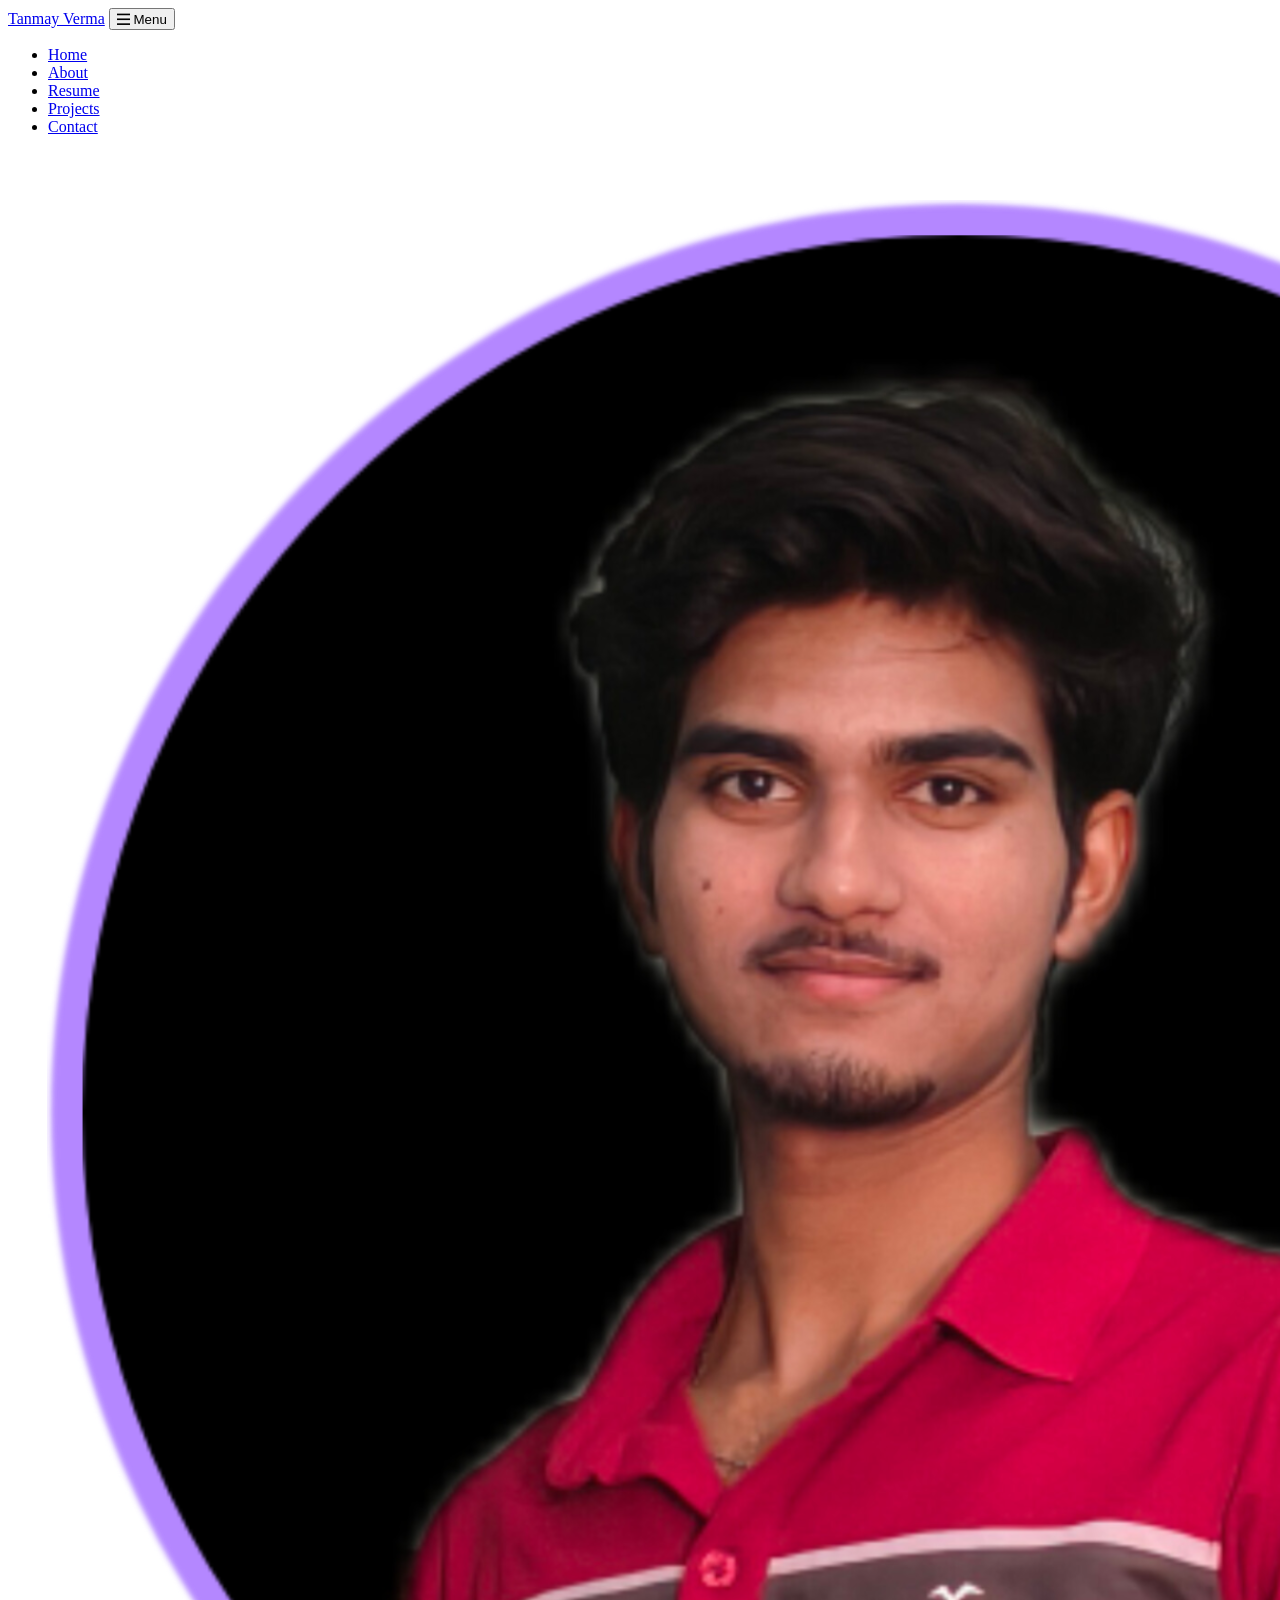
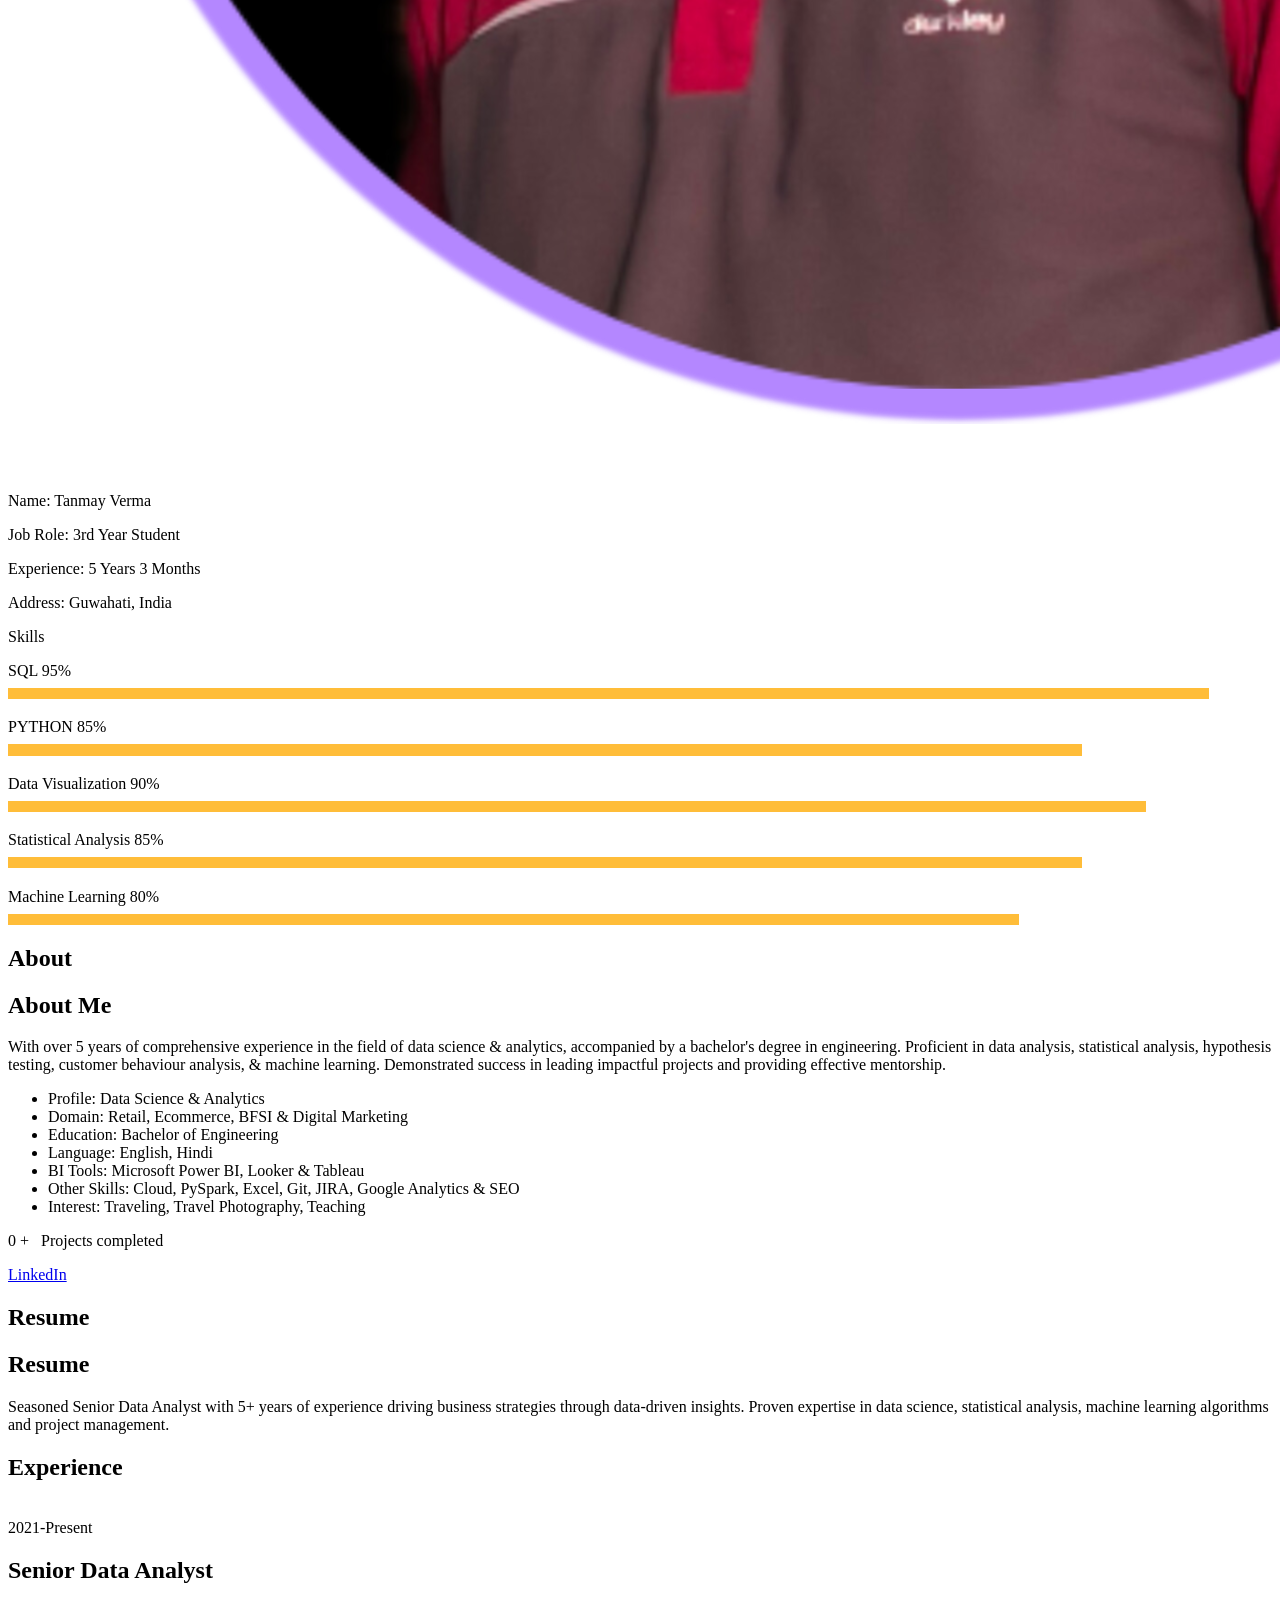
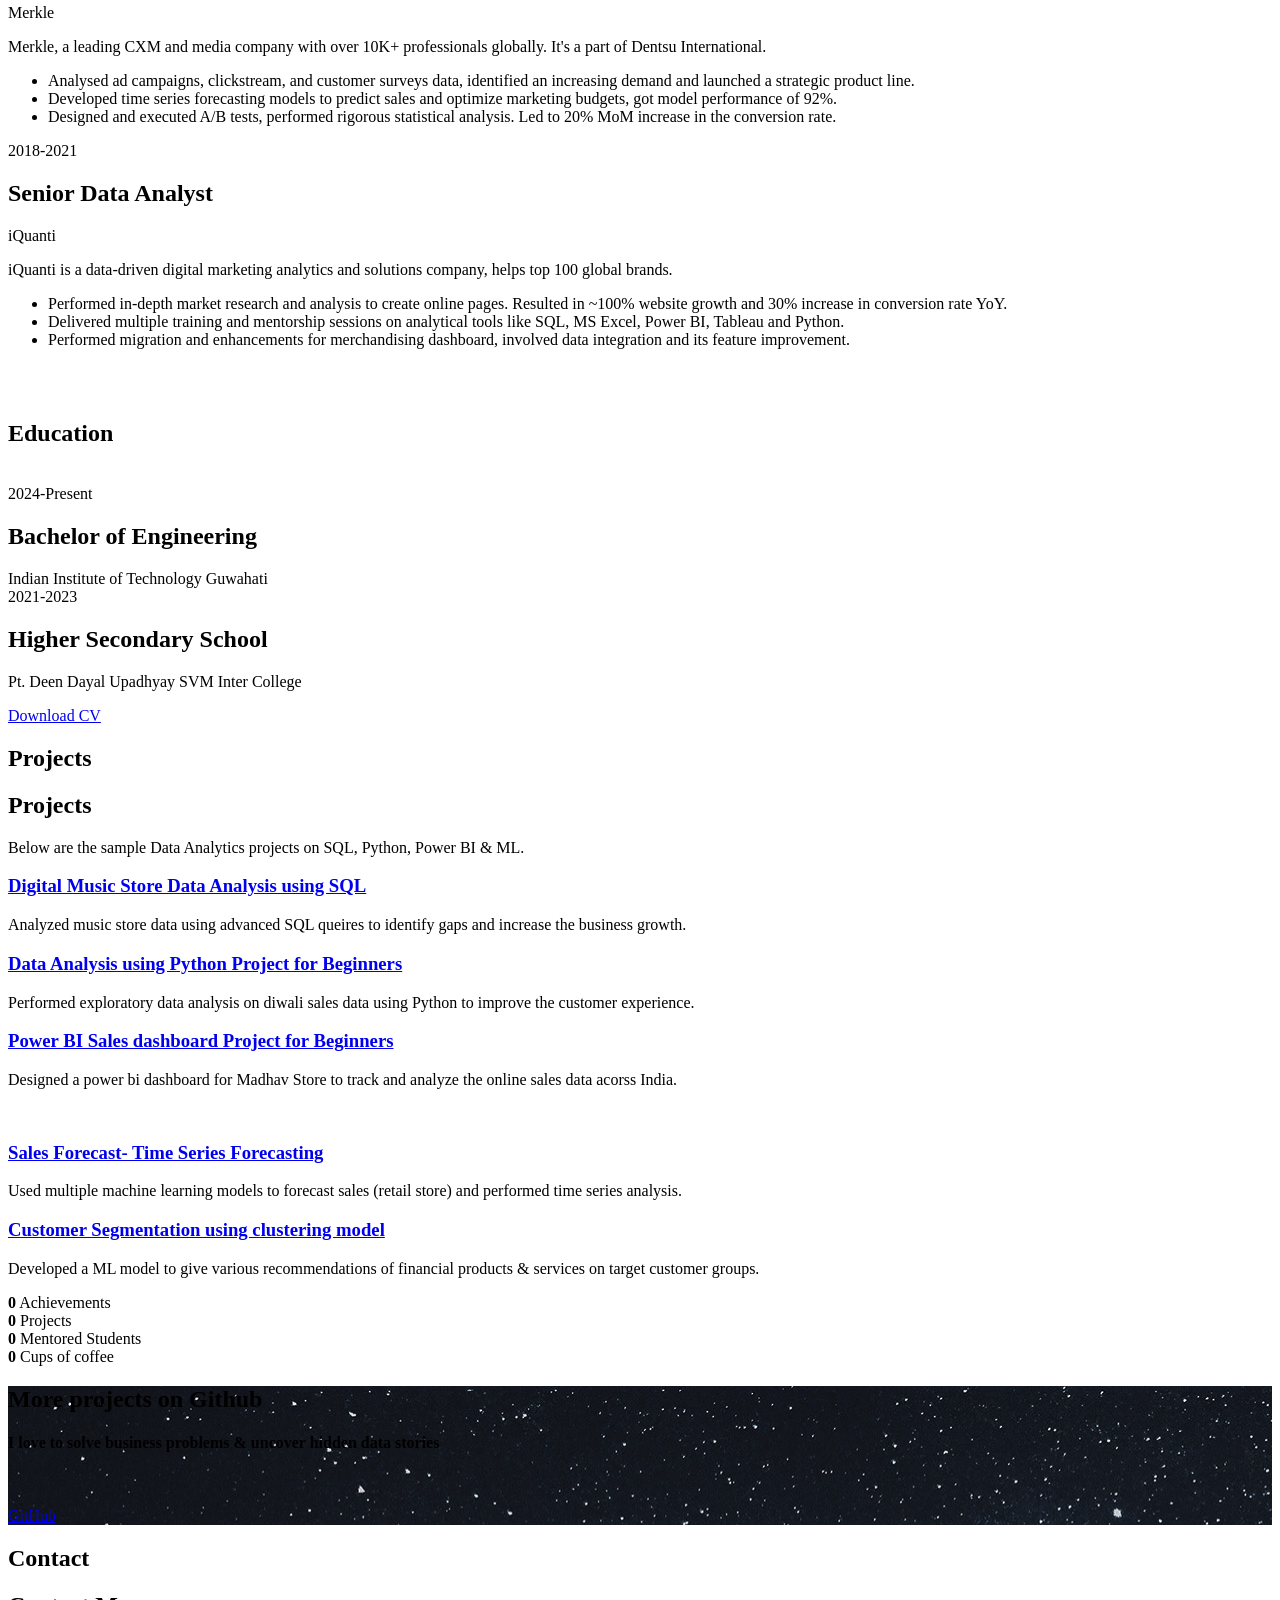
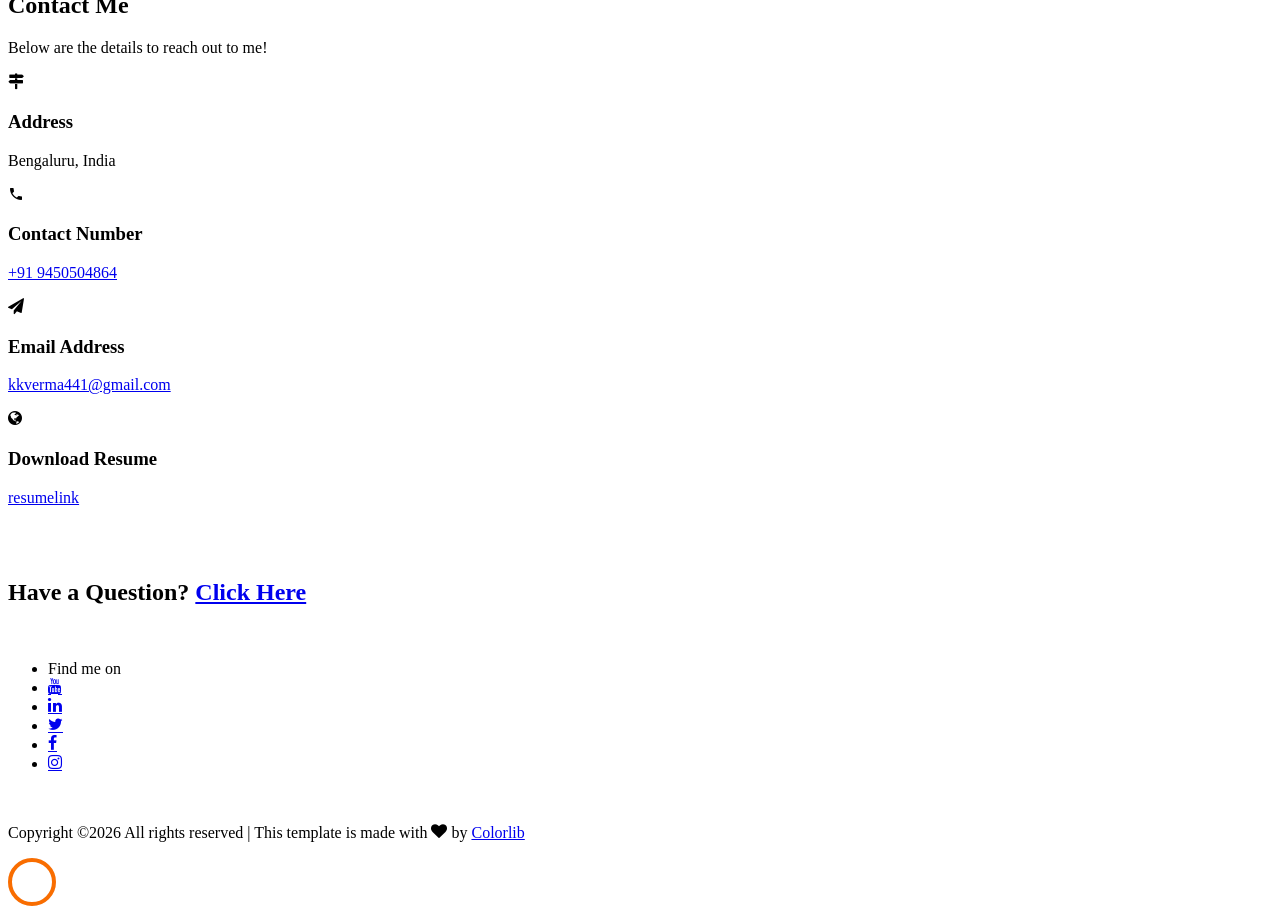
==== index.html @ db262177 "Your commit message" ====
<!DOCTYPE html>
<html lang="en">
  <head>
    <title>Tanmay Verma Portfolio</title>
    <meta charset="utf-8">
    <meta name="viewport" content="width=device-width, initial-scale=1, shrink-to-fit=no">
    
    <link href="https://fonts.googleapis.com/css?family=Poppins:100,200,300,400,500,600,700,800,900" rel="stylesheet">

    <link rel="stylesheet" href="css/open-iconic-bootstrap.min.css">
    <link rel="stylesheet" href="css/animate.css">
    
    <link rel="stylesheet" href="css/owl.carousel.min.css">
    <link rel="stylesheet" href="css/owl.theme.default.min.css">
    <link rel="stylesheet" href="css/magnific-popup.css">

    <link rel="stylesheet" href="css/aos.css">

    <link rel="stylesheet" href="css/ionicons.min.css">
    
    <link rel="stylesheet" href="css/flaticon.css">
    <link rel="stylesheet" href="css/icomoon.css">
    <link rel="stylesheet" href="css/style.css">



<style>

/*======================================
//--//-->   ABOUT
======================================*/

.about-mf .box-shadow-full {
  padding-top: 4rem;
  padding-bottom: 4rem;
}

.about-mf .about-img {
  margin-bottom: 2rem;
}

.about-mf .about-img img {
  margin-left: 10px;
}


.skill-mf .progress {
  /* background-color: #cde1f8; */
  margin: .5rem 0 1.2rem 0;
  border-radius: 0;
  height: .7rem;
}

.skill-mf .progress .progress-bar {
  height: .7rem;
  background-color: #ffbd39;
}


/* Animation styles */
#typing-animation {
  position: relative;
  font-size: 30px;
  font-weight: bold;
  color: rgb(255, 255, 255);
  overflow: hidden;
  white-space: nowrap;
  animation: typing 3s steps(20, end) infinite;
}

#typing-animation:before {
  content: "";
  /* position: absolute; */
  top: 0;
  left: 0;
  width: 0;
  height: 100%;
  background-color: #ccc;
  animation: typing-cursor 0.5s ease-in-out infinite;
}

@keyframes typing {
  from {
    width: 0;
  }
  to {
    width: 100%;
  }
}

@keyframes typing-cursor {
  from {
    width: 5px;
  }
  to {
    width: 0;
  }
}


/* project image zoom effect */

.zoom-effect {
  overflow: hidden;
  transition: transform 0.3s ease-out;
}

.zoom-effect:hover {
  transform: scale(1.1);
}


</style>


  </head>
  <body data-spy="scroll" data-target=".site-navbar-target" data-offset="300">
	  
	  
    <nav class="navbar navbar-expand-lg navbar-dark ftco_navbar ftco-navbar-light site-navbar-target" id="ftco-navbar">
	    <div class="container">
	      <a class="navbar-brand" href="index.html">Tanmay Verma</a>
	      <button class="navbar-toggler js-fh5co-nav-toggle fh5co-nav-toggle" type="button" data-toggle="collapse" data-target="#ftco-nav" aria-controls="ftco-nav" aria-expanded="false" aria-label="Toggle navigation">
	        <span class="oi oi-menu"></span> Menu
	      </button>

	      <div class="collapse navbar-collapse" id="ftco-nav">
	        <ul class="navbar-nav nav ml-auto">
	          <li class="nav-item"><a href="#home-section" class="nav-link"><span>Home</span></a></li>
	          <li class="nav-item"><a href="#about-section" class="nav-link"><span>About</span></a></li>
	          <li class="nav-item"><a href="#resume-section" class="nav-link"><span>Resume</span></a></li>
	          <li class="nav-item"><a href="#project-section" class="nav-link"><span>Projects</span></a></li>
	          <li class="nav-item"><a href="#contact-section" class="nav-link"><span>Contact</span></a></li>
	        </ul>
	      </div>
	    </div>
	  </nav>
	  <section id="home-section" class="hero">
		  <div class="home-slider  owl-carousel">
	       <div class="slider-item ">
	      	<div class="overlay"></div>
	         <div class="container">
	          <div class="row d-md-flex no-gutters slider-text align-items-end justify-content-end" data-scrollax-parent="true">
	          	<div class="one-third js-fullheight order-md-last img" style="background-image:url(images/bg_1.png);">
	          	 <div class="overlay"></div>
	          	</div>
		          <div class="one-forth d-flex  align-items-center ftco-animate" data-scrollax=" properties: { translateY: '70%' }">
		          	<div class="text">
		          		<span class="subheading">Hello!</span>
			            <h1 class="mb-4 mt-3">I'm <span>Tanmay</span></h1>

						<!-- Element to contain animated typing -->
						<span id="typing-animation"></span>

						<script>

						// Initialize the typing animation
						const typingAnimationElement = document.getElementById('typing-animation');

						// Create an array of typing text
						const typingTexts = [
						'Chemist  ',
						'Product  ',
						'Teacher   ',
						];

						// Create a function to display the typing animation for a given text
						function playTypingAnimation(text) {
						// Loop through each character and add it to the element
						for (let i = 0; i < text.length; i++) {
							setTimeout(() => {
							typingAnimationElement.textContent += text[i];
							}, i * 200); // Increase the delay to slow down the typing animation
						}

						// Once the animation is complete, reset the text and start over
						setTimeout(() => {
							typingAnimationElement.textContent = '';
							playTypingAnimation(typingTexts[(typingTexts.indexOf(text) + 1) % typingTexts.length]);
						}, text.length * 200);
						}

						// Start the typing animation loop
						playTypingAnimation(typingTexts[0]);

						</script>

						<br>
						<br>
			            <h2>A Senior Data Analyst</h2>
						<!-- <h2 class="d-flex" style="margin-bottom: 0">With over 5 years of experience</h2> -->
						<!-- <br> -->
			            <p><a href="https://www.youtube.com/@RishabhMishraOfficial" class="btn btn-primary py-3 px-4">YouTube</a> 
							<a href="https://github.com/rishabhnmishra" class="btn btn-white btn-outline-white py-3 px-4">My works</a></p>
		            </div>
		          </div>
	        	</div>
	        </div>
	      </div>
		</div>
    </section>



    <section class="ftco-about img ftco-section ftco-no-pb" id="about-section">
    	<div class="container">
			<div class="row">
				<div class="row d-flex align-items-stretch">
				<!-- <div class="row d-flex"> -->
					<div class="col-md-6 col-lg-5 d-flex">
						<div class="img-about img d-flex align-items-stretch">
							<div class="overlay">
								<div class="row">
									<div class="col-sm-6 col-md-5">
									  <div class="about-img">
										<img src="images/about-me.png" class="img-fluid rounded b-shadow-a" alt="">
									  </div>
									</div>
									<!-- Details next to profile image -->
									<div class="col-sm-6 col-md-7">
									  <div class="about-info">
										<p><span class="title-s">Name: </span> <span>Tanmay Verma</span></p>
										<p><span class="title-s">Job Role: </span> <span>3rd Year Student

										</span></p>
										<p><span class="title-s">Experience: </span> <span>5 Years 3 Months</span></p>
										<p><span class="title-s">Address: </span> <span>Guwahati, India</span></p>
									  </div>
									</div>
								  </div>

								<div class="skill-mf">
									<p class="title-s">Skills</p>
									<span>SQL</span> <span class="pull-right">95%</span>
									<div class="progress">
										<div class="progress-bar" role="progressbar" style="width: 95%;" aria-valuenow="95" aria-valuemin="0"
											aria-valuemax="100"></div>
									</div>
									
									<span>PYTHON</span> <span class="pull-right">85%</span>
									<div class="progress">
										<div class="progress-bar" role="progressbar" style="width: 85%" aria-valuenow="85" aria-valuemin="0"
											aria-valuemax="100"></div>
									</div>
									
									<span>Data Visualization</span> <span class="pull-right">90%</span>
									<div class="progress">
										<div class="progress-bar" role="progressbar" style="width: 90%" aria-valuenow="90" aria-valuemin="0"
											aria-valuemax="100"></div>
									</div>
									
									<span>Statistical Analysis</span> <span class="pull-right">85%</span>
									<div class="progress">
										<div class="progress-bar" role="progressbar" style="width: 85%" aria-valuenow="85" aria-valuemin="0"
											aria-valuemax="100"></div>
									</div>
									
									<span>Machine Learning</span> <span class="pull-right">80%</span>
									<div class="progress">
										<div class="progress-bar" role="progressbar" style="width: 80%" aria-valuenow="80" aria-valuemin="0"
											aria-valuemax="100"></div>
									</div>
								</div>
							</div>
						</div>
					</div>
					
					<div class="col-md-6 col-lg-7 pl-lg-5 pb-5">
						<div class="row justify-content-start pb-3">
							<div class="col-md-12 heading-section ftco-animate">
								
								<h1 class="big">About</h1>
								<h2 class="mb-4">About Me</h2>
								
								<p>With over 5 years of comprehensive experience in the field of data science & analytics, accompanied by a bachelor's degree in engineering. 
									Proficient in data analysis, statistical analysis, hypothesis testing, customer behaviour analysis, &amp; machine learning. 
									Demonstrated success in leading impactful projects and providing effective mentorship.</p>
								<ul class="about-info mt-4 px-md-0 px-2">
									<li class="d-flex"><span>Profile:</span> <span>Data Science &amp; Analytics</span></li>
									<li class="d-flex"><span>Domain:</span> <span>Retail, Ecommerce, BFSI &amp; Digital Marketing</span></li>
									<li class="d-flex"><span>Education:</span> <span>Bachelor of Engineering</span></li>
									<li class="d-flex"><span>Language:</span> <span>English, Hindi</span></li>
									<li class="d-flex"><span>BI Tools:</span> <span>Microsoft Power BI, Looker &amp; Tableau</span></li>
									<li class="d-flex"><span>Other Skills:</span> <span>Cloud, PySpark, Excel, Git, JIRA, Google Analytics &amp; SEO</span></li>
									<li class="d-flex"><span>Interest:</span> <span>Traveling, Travel Photography, Teaching</span></li>
									
								</ul>
							</div>
						</div>


						<div class="counter-wrap ftco-animate d-flex mt-md-3">
							<div class="text">
								<p class="mb-4">
									<span class="number" data-number="30">0</span> <span>+</span>
									<span>&nbsp; Projects completed</span>
								</p>
								<p><a href="https://www.linkedin.com/in/rishabhnmishra/" class="btn btn-primary py-3 px-3">LinkedIn</a></p>
							</div>
						</div>
					</div>
				</div>
			</div>
		</div>
    </section>



	
    <section class="ftco-section ftco-no-pb" id="resume-section">
    	<div class="container">
    		<div class="row justify-content-center pb-5">
          <div class="col-md-10 heading-section text-center ftco-animate">
          	<h1 class="big big-2">Resume</h1>
            <h2 class="mb-4">Resume</h2>
            <p>Seasoned Senior Data Analyst with 5+ years of experience driving business strategies through data-driven insights. Proven expertise in data science, statistical analysis, machine learning algorithms and project management.</p>
          </div>
        </div>

		<div class="row">
			<h1 class="big-4">Experience</h1>
			<div class="underline"></div>
		</div>
		<br>
		
		<div class="row">
				<div class="col-md-6">
					<div class="resume-wrap ftco-animate">
						<span class="date">2021-Present</span>
						<h2>Senior Data Analyst</h2>
						<span class="position">Merkle</span>
						<p class="mt-4">Merkle, a leading CXM and media company with over 10K+ professionals globally. It's a part of Dentsu International. 
							<ul>
								<li>Analysed ad campaigns, clickstream, and customer surveys data, identified an increasing demand and launched a strategic product line.</li>
								<li>Developed time series forecasting models to predict sales and optimize marketing budgets, got model performance of 92%.</li>
								<li>Designed and executed A/B tests, performed rigorous statistical analysis. Led to 20% MoM increase in the conversion rate.</li>
							</ul>
						</p>
					</div>

				</div>

				<div class="col-md-6">
					<div class="resume-wrap ftco-animate">
						<span class="date">2018-2021</span>
						<h2>Senior Data Analyst</h2>
						<span class="position">iQuanti</span>
						<p class="mt-4">iQuanti is a data-driven digital marketing analytics and solutions company, helps top 100 global brands. 
							<ul>
								<li>Performed in-depth market research and analysis to create online pages. Resulted in ~100% website growth and 30% increase in conversion rate YoY.</li>
								<li>Delivered multiple training and mentorship sessions on analytical tools like SQL, MS Excel, Power BI, Tableau and Python.</li>
								<li>Performed migration and enhancements for merchandising dashboard, involved data integration and its feature improvement.</li>
							</ul>
						</p>
					</div>

				</div>
			</div>

		<br>
		<br>

		<div class="row">
			<h1 class="big-4">Education</h1>
			<div class="underline"></div>
		</div>
		<br>
		
			<div class="row">
    			<div class="col-md-6">
    				<div class="resume-wrap ftco-animate">
    					<span class="date">2024-Present</span>
    					<h2>Bachelor of Engineering</h2>
    					<span class="position">Indian Institute of Technology Guwahati</span>
    	
    				</div>
    			</div>

    			<div class="col-md-6">
    				<div class="resume-wrap ftco-animate">
    					<span class="date">2021-2023</span>
    					<h2>Higher Secondary School</h2>
    					<span class="position">Pt. Deen Dayal Upadhyay SVM Inter College</span>
    				</div>
				</div>
    		</div>

			

    		<div class="row justify-content-center mt-5">
    			<div class="col-md-6 text-center ftco-animate">
    				<p><a href="#" class="btn btn-primary py-4 px-5">Download CV</a></p>
    			</div>
    		</div>
    	</div>
    </section>

   

    <section class="ftco-section" id="project-section">
      <div class="container">
        <div class="row justify-content-center mb-5 pb-5">
          <div class="col-md-7 heading-section text-center ftco-animate">
            <h1 class="big big-2">Projects</h1>
            <h2 class="mb-4">Projects</h2>
            <p>Below are the sample Data Analytics projects on SQL, Python, Power BI & ML.</p>
          </div>
        </div>
        <div class="row d-flex">
          <div class="col-md-4 d-flex ftco-animate">
          	<div class="blog-entry justify-content-end">
              <a href="https://github.com/rishabhnmishra/SQL_Music_Store_Analysis/blob/main/Music_Store_Query.sql" class="block-20 zoom-effect" style="background-image: url('images/proj_1.jpg');">
              </a>
              <div class="text mt-3 float-right d-block">

                <h3 class="heading"><a href="https://github.com/rishabhnmishra/SQL_Music_Store_Analysis/blob/main/Music_Store_Query.sql">Digital Music Store Data Analysis using SQL</a></h3>
                <p>Analyzed music store data using advanced SQL queires to identify gaps and increase the business growth.</p>
              </div>
            </div>
          </div>
          <div class="col-md-4 d-flex ftco-animate">
          	<div class="blog-entry justify-content-end">
              <a href="https://github.com/rishabhnmishra/Python_Diwali_Sales_Analysis/blob/main/Diwali_Sales_Analysis.ipynb" class="block-20 zoom-effect" style="background-image: url('images/proj_2.jpg');">
              </a>
              <div class="text mt-3 float-right d-block">

                <h3 class="heading"><a href="https://github.com/rishabhnmishra/Python_Diwali_Sales_Analysis/blob/main/Diwali_Sales_Analysis.ipynb">Data Analysis using Python Project for Beginners</a></h3>
                <p>Performed exploratory data analysis on diwali sales data using Python to improve the customer experience.</p>
              </div>
            </div>
          </div>
          <div class="col-md-4 d-flex ftco-animate">
          	<div class="blog-entry">
              <a href="https://github.com/rishabhnmishra/Madhav_Store_Analysis_PowerBI/blob/main/Madhav%20Store%20dashboard.jpg" class="block-20 zoom-effect" style="background-image: url('images/proj_3.jpg');">
              </a>
              <div class="text mt-3 float-right d-block">

                <h3 class="heading"><a href="https://github.com/rishabhnmishra/Madhav_Store_Analysis_PowerBI/blob/main/Madhav%20Store%20dashboard.jpg">Power BI Sales dashboard Project for Beginners</a></h3>
                <p>Designed a power bi dashboard for Madhav Store to track and analyze the online sales data acorss India.</p>
              </div>
            </div>
          </div>
        </div>
	<br>
		<!-- added justify-content-center to center align the last two projects -->
		<div class="row d-flex justify-content-center">  
			<div class="col-md-4 d-flex ftco-animate">
				<div class="blog-entry justify-content-end">
				<a href="https://github.com/rishabhnmishra/sales_forecasting/tree/main" class="block-20 zoom-effect" style="background-image: url('images/proj_4.jpg');">
				</a>
				<div class="text mt-3 float-right d-block">
  
				  <h3 class="heading"><a href="https://github.com/rishabhnmishra/sales_forecasting/tree/main">Sales Forecast- Time Series Forecasting</a></h3>
				  <p>Used multiple machine learning models to forecast sales (retail store) and performed time series analysis.</p>
				</div>
			  </div>
			</div>
			<div class="col-md-4 d-flex ftco-animate">
				<div class="blog-entry justify-content-end">
				<a href="https://github.com/rishabhnmishra/customer_segmentation/blob/main/Customer_Segmentation-final.ipynb" class="block-20 zoom-effect" style="background-image: url('images/proj_5.jpg');">
				</a>
				<div class="text mt-3 float-right d-block">
  
				  <h3 class="heading"><a href="https://github.com/rishabhnmishra/customer_segmentation/blob/main/Customer_Segmentation-final.ipynb">Customer Segmentation using clustering model</a></h3>
				  <p>Developed a ML model to give various recommendations of financial products &amp; services on target customer groups.</p>
				</div>
			  </div>
			</div>
		 </div>
	  </div>
    </section>

	<section class="ftco-section ftco-no-pt ftco-no-pb ftco-counter img" id="section-counter">
      <div class="container">
		<div class="row d-md-flex align-items-center">
          <div class="col-md d-flex justify-content-center counter-wrap ftco-animate">
            <div class="block-18">
              <div class="text">
                <strong class="number" data-number="20">0</strong>
                <span>Achievements</span>
              </div>
            </div>
          </div>
          <div class="col-md d-flex justify-content-center counter-wrap ftco-animate">
            <div class="block-18">
              <div class="text">
                <strong class="number" data-number="30">0</strong>
                <span>Projects</span>
              </div>
            </div>
          </div>
          <div class="col-md d-flex justify-content-center counter-wrap ftco-animate">
            <div class="block-18">
              <div class="text">
                <strong class="number" data-number="1000">0</strong>
                <span>Mentored Students</span>
              </div>
            </div>
          </div>
          <div class="col-md d-flex justify-content-center counter-wrap ftco-animate">
            <div class="block-18">
              <div class="text">
                <strong class="number" data-number="500">0</strong>
                <span>Cups of coffee</span>
              </div>
            </div>
          </div>
        </div>
      </div>
	
	  <div class="ftco-section ftco-hireme img margin-top" style="background-image: url(images/bg_1.jpg)">
			<!-- <div class="container"> -->
				<div class="row justify-content-center">
					<div class="col-md-7 ftco-animate text-center">
						<h2>More projects on<span> Github  </span> </h2>
						<div class="heading"> <h4> I love to solve business problems &amp; uncover hidden data stories </h4>
						<br>
						<p><a href="https://github.com/rishabhnmishra" class="btn btn-primary py-3 px-5">GitHub</a></p>
						</div>
					</div>
				</div>
			<!-- </div> -->
		</div>
	</section>



    <section class="ftco-section contact-section ftco-no-pb" id="contact-section">
      <div class="container">
      	<div class="row justify-content-center mb-5 pb-3">
          <div class="col-md-7 heading-section text-center ftco-animate">
            <h1 class="big big-2">Contact</h1>
            <h2 class="mb-4">Contact Me</h2>
            <p>Below are the details to reach out to me!</p>
          </div>
        </div>

        <div class="row d-flex contact-info mb-5">
          <div class="col-md-6 col-lg-3 d-flex ftco-animate">
          	<div class="align-self-stretch box p-4 text-center">
          		<div class="icon d-flex align-items-center justify-content-center">
          			<span class="icon-map-signs"></span>
          		</div>
          		<h3 class="mb-4">Address</h3>
	            <p>Bengaluru, India</p>
	          </div>
          </div>
          <div class="col-md-6 col-lg-3 d-flex ftco-animate">
          	<div class="align-self-stretch box p-4 text-center">
          		<div class="icon d-flex align-items-center justify-content-center">
          			<span class="icon-phone2"></span>
          		</div>
          		<h3 class="mb-4">Contact Number</h3>
	            <p><a href="tel://0101010101">+91 9450504864</a></p>
	          </div>
          </div>
          <div class="col-md-6 col-lg-3 d-flex ftco-animate">
          	<div class="align-self-stretch box p-4 text-center">
          		<div class="icon d-flex align-items-center justify-content-center">
          			<span class="icon-paper-plane"></span>
          		</div>
          		<h3 class="mb-4">Email Address</h3>
	            <p><a href="mailto:info@yoursite.com">kkverma441@gmail.com</a></p>
	          </div>
          </div>
          <div class="col-md-6 col-lg-3 d-flex ftco-animate">
          	<div class="align-self-stretch box p-4 text-center">
          		<div class="icon d-flex align-items-center justify-content-center">
          			<span class="icon-globe"></span>
          		</div>
          		<h3 class="mb-4">Download Resume</h3>
	            <p><a href="#">resumelink</a></p>
	          </div>
          </div>

		  <div class="container">
			<br>
			<br>
			<div class="row justify-content-center">
				<div class="col-md-7 ftco-animate text-center">
					<h2>Have a<span> Question?  </span> <a href="https://forms.gle/uLaTShUKXraAvHJ77" class="btn btn-primary py-3 px-5">Click Here</a> </h2>
				</div>
			</div>
				<br>
					<ul class="ftco-footer-social list-unstyled d-flex justify-content-center align-items-center mb-0">
					  <li class="ftco-animate normal-txt">Find me on  </li>
					  <li class="ftco-animate"><a href="https://www.youtube.com/@RishabhMishraOfficial"><span class="icon-youtube"></span></a></li>
					  <li class="ftco-animate"><a href="https://www.linkedin.com/in/rishabhnmishra/"><span class="icon-linkedin"></span></a></li>  
					  <li class="ftco-animate"><a href="https://twitter.com/rishabhnmishra"><span class="icon-twitter"></span></a></li>
					  <li class="ftco-animate"><a href="https://twitter.com/rishabhnmishra"><span class="icon-facebook"></span></a></li>
				      <li class="ftco-animate"><a href="https://www.instagram.com/yamnatt/"><span class="icon-instagram"></span></a></li>
					</ul>
				<br>
		   </div>
   </div>
 </section>


 
	
    <footer class="ftco-footer ftco-section">
		<div class="container">
		  <div class="row">
			<div class="col-md-12 text-center">
  
			  <p><!-- Link back to Colorlib can't be removed. Template is licensed under CC BY 3.0. -->
	Copyright &copy;<script>document.write(new Date().getFullYear());</script> All rights reserved | This template is made with <i class="icon-heart color-danger" aria-hidden="true"></i> by <a href="https://colorlib.com" target="_blank">Colorlib</a>
	<!-- Link back to Colorlib can't be removed. Template is licensed under CC BY 3.0. --></p>
			</div>
		  </div>
		</div>
	  </footer>


  <!-- loader -->
  <div id="ftco-loader" class="show fullscreen"><svg class="circular" width="48px" height="48px"><circle class="path-bg" cx="24" cy="24" r="22" fill="none" stroke-width="4" stroke="#eeeeee"/><circle class="path" cx="24" cy="24" r="22" fill="none" stroke-width="4" stroke-miterlimit="10" stroke="#F96D00"/></svg></div>


  <script src="js/jquery.min.js"></script>
  <script src="js/jquery-migrate-3.0.1.min.js"></script>
  <script src="js/popper.min.js"></script>
  <script src="js/bootstrap.min.js"></script>
  <script src="js/jquery.easing.1.3.js"></script>
  <script src="js/jquery.waypoints.min.js"></script>
  <script src="js/jquery.stellar.min.js"></script>
  <script src="js/owl.carousel.min.js"></script>
  <script src="js/jquery.magnific-popup.min.js"></script>
  <script src="js/aos.js"></script>
  <script src="js/jquery.animateNumber.min.js"></script>
  <script src="js/scrollax.min.js"></script>
  
  <script src="js/main.js"></script>
    
  </body>
</html>
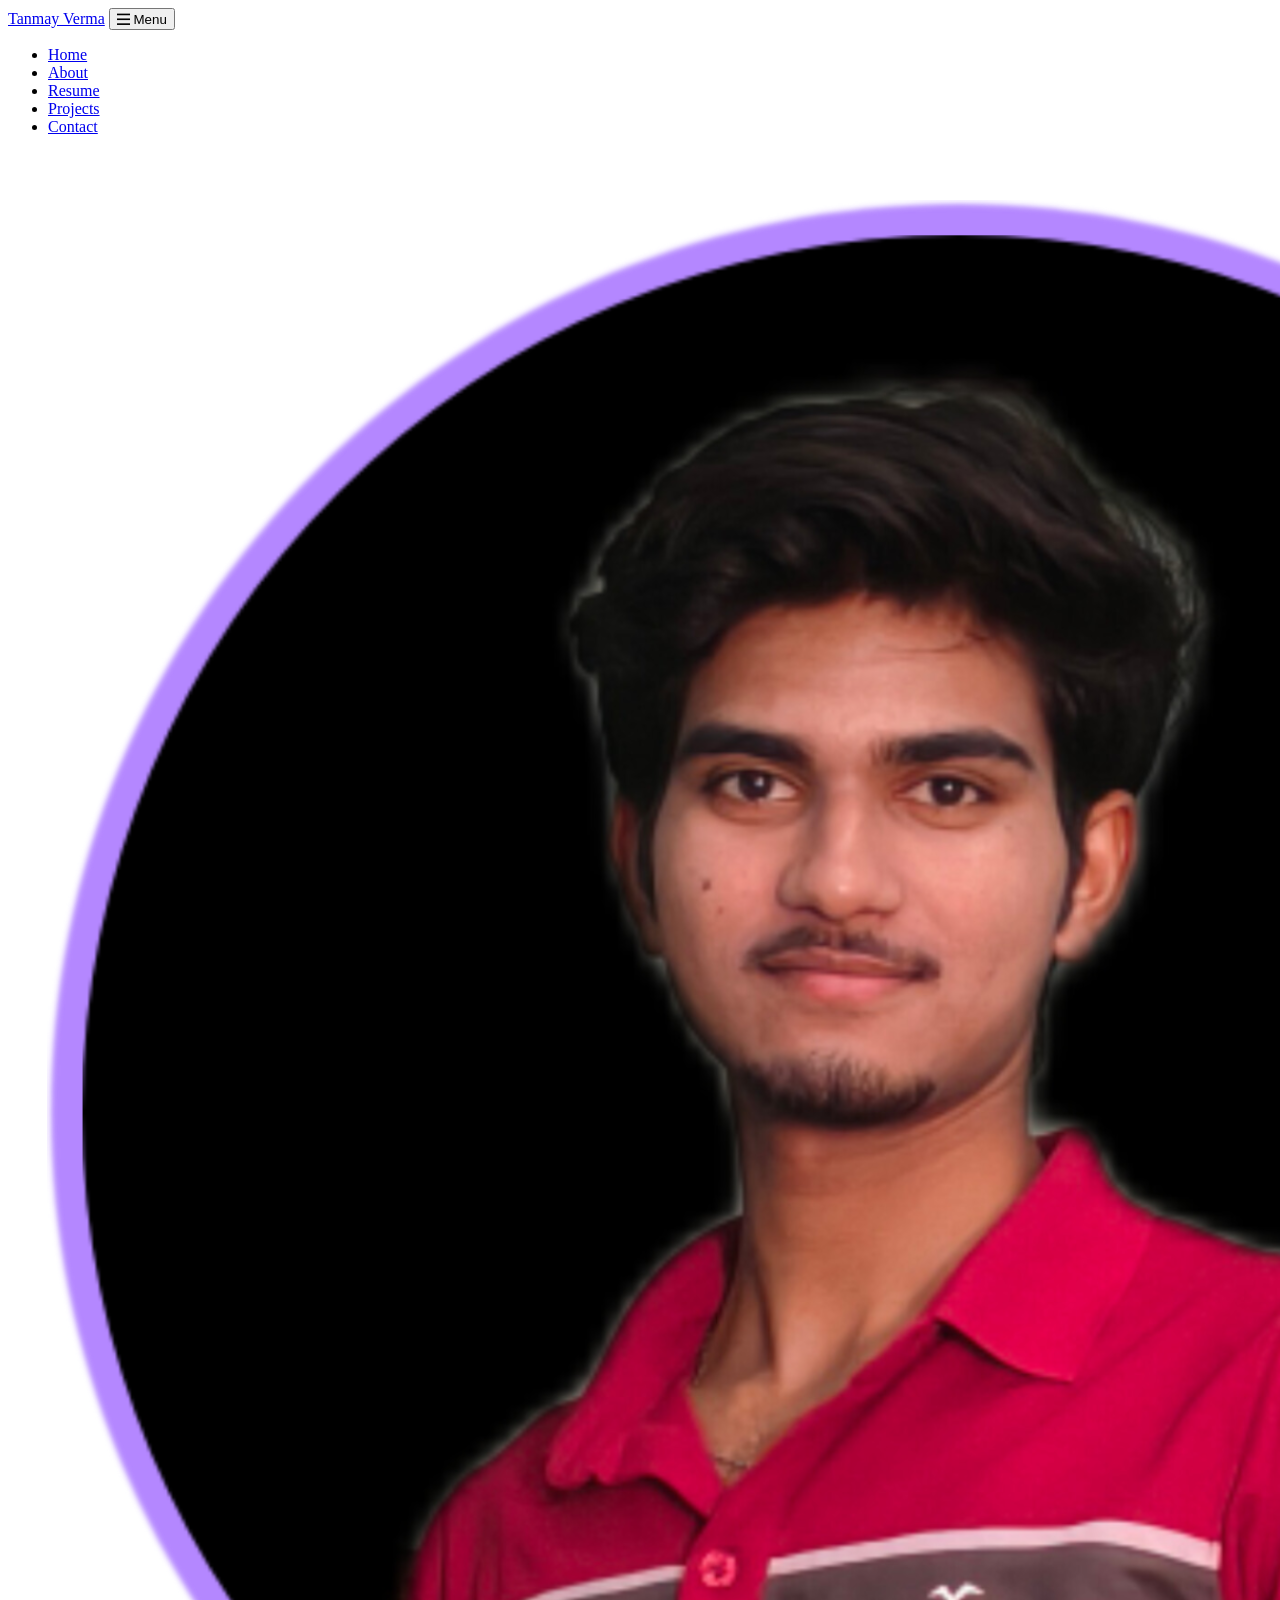
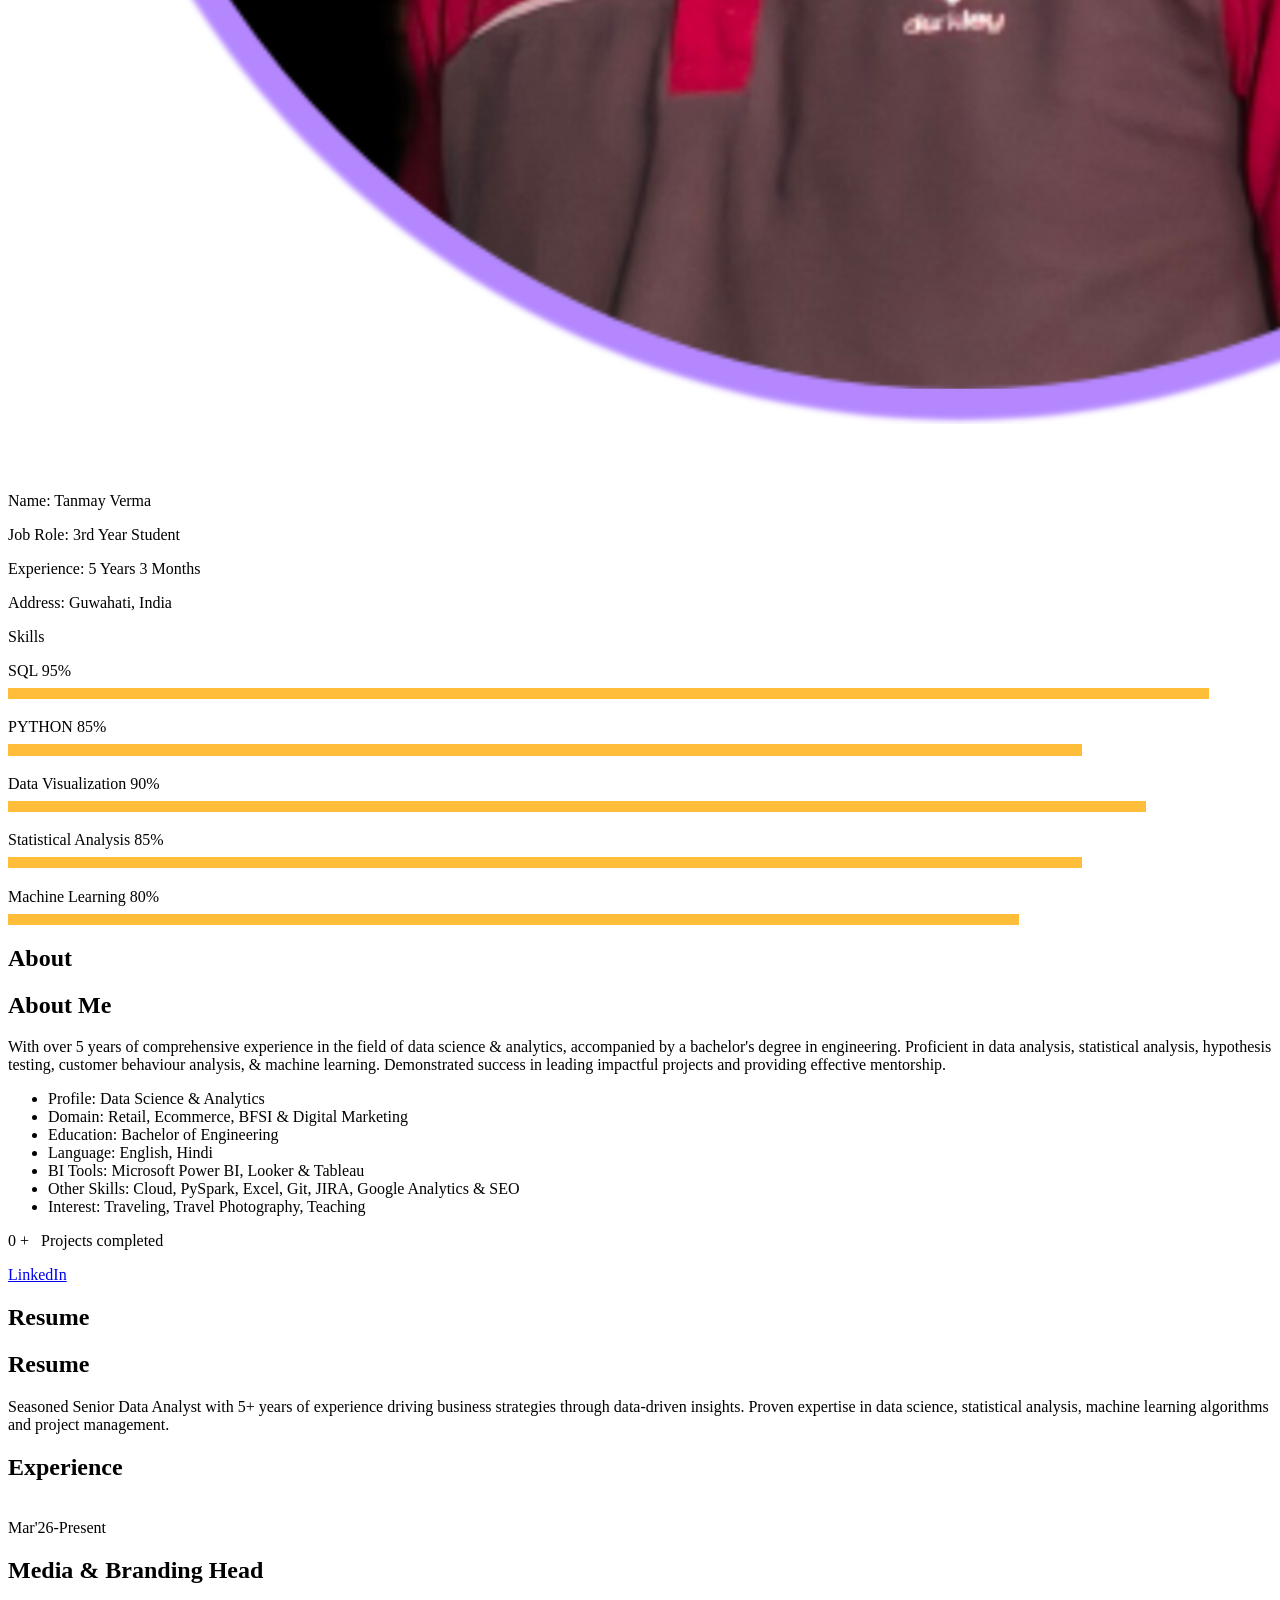
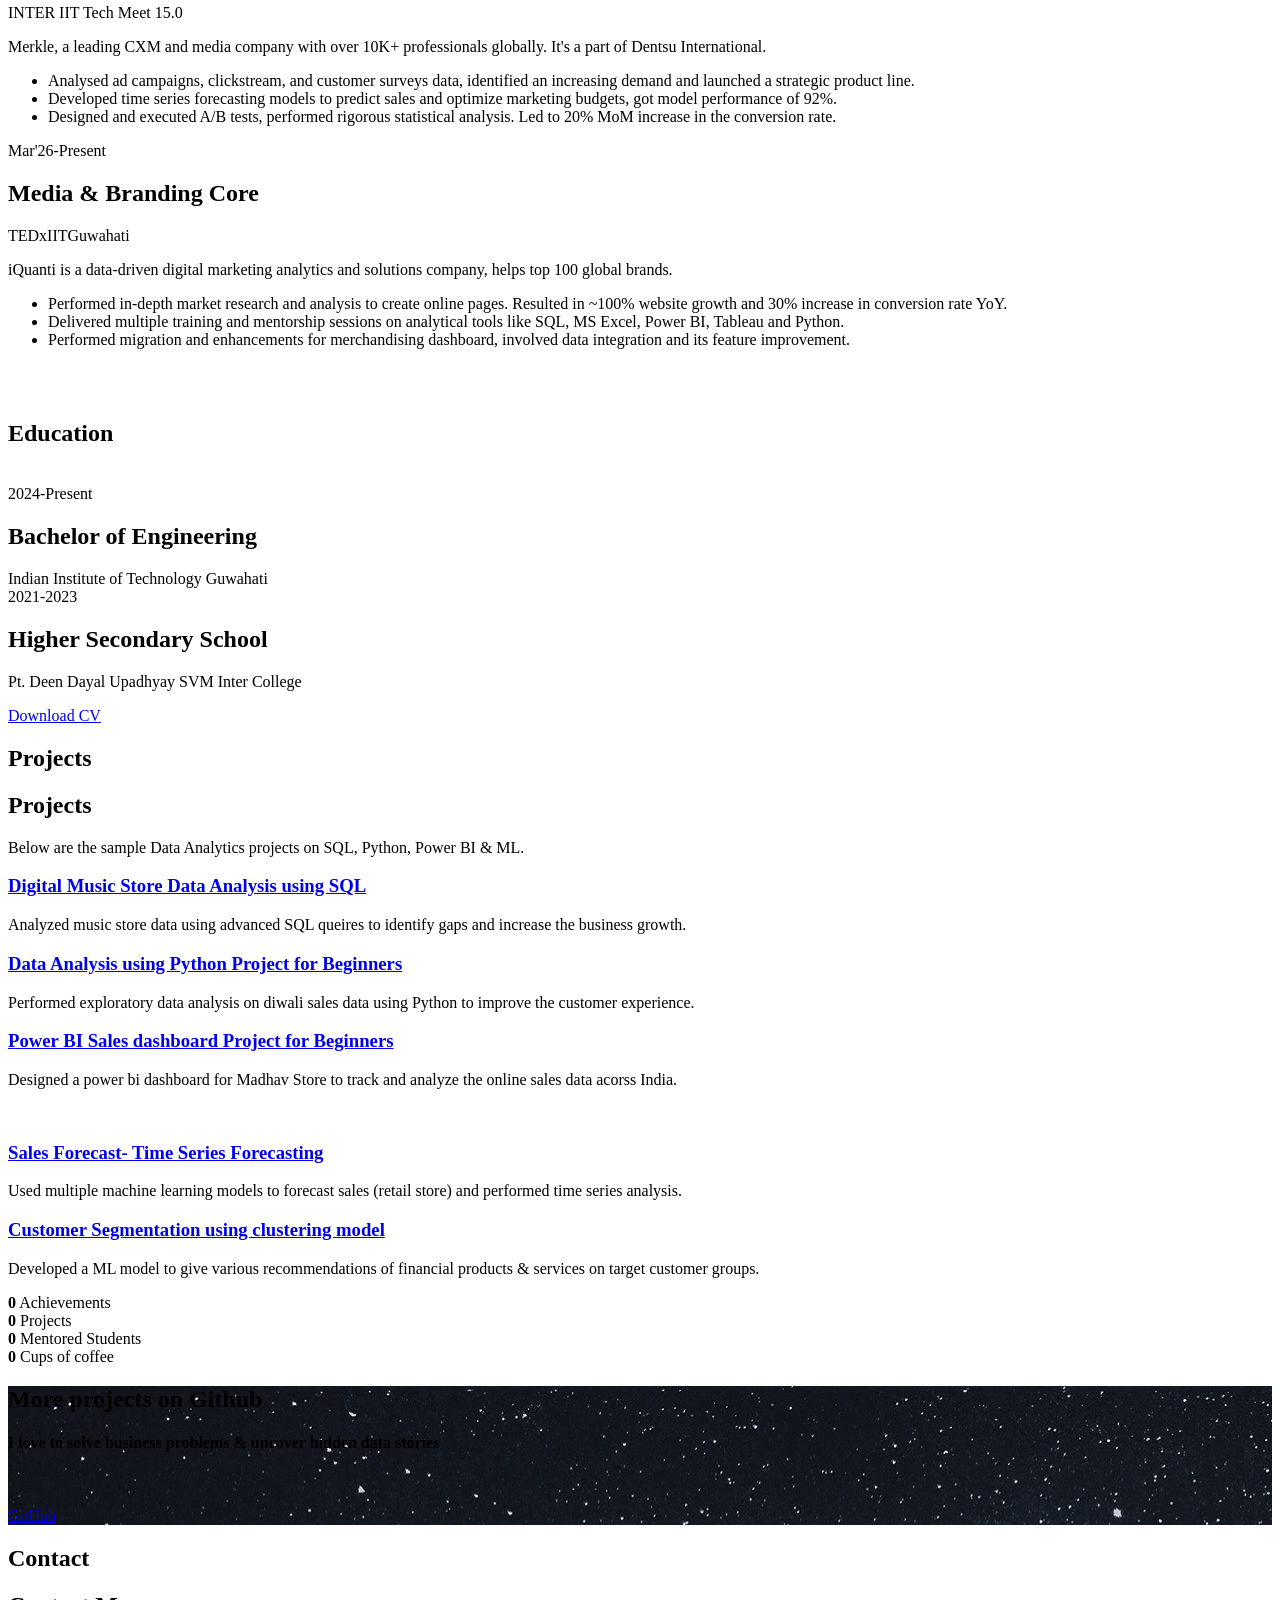
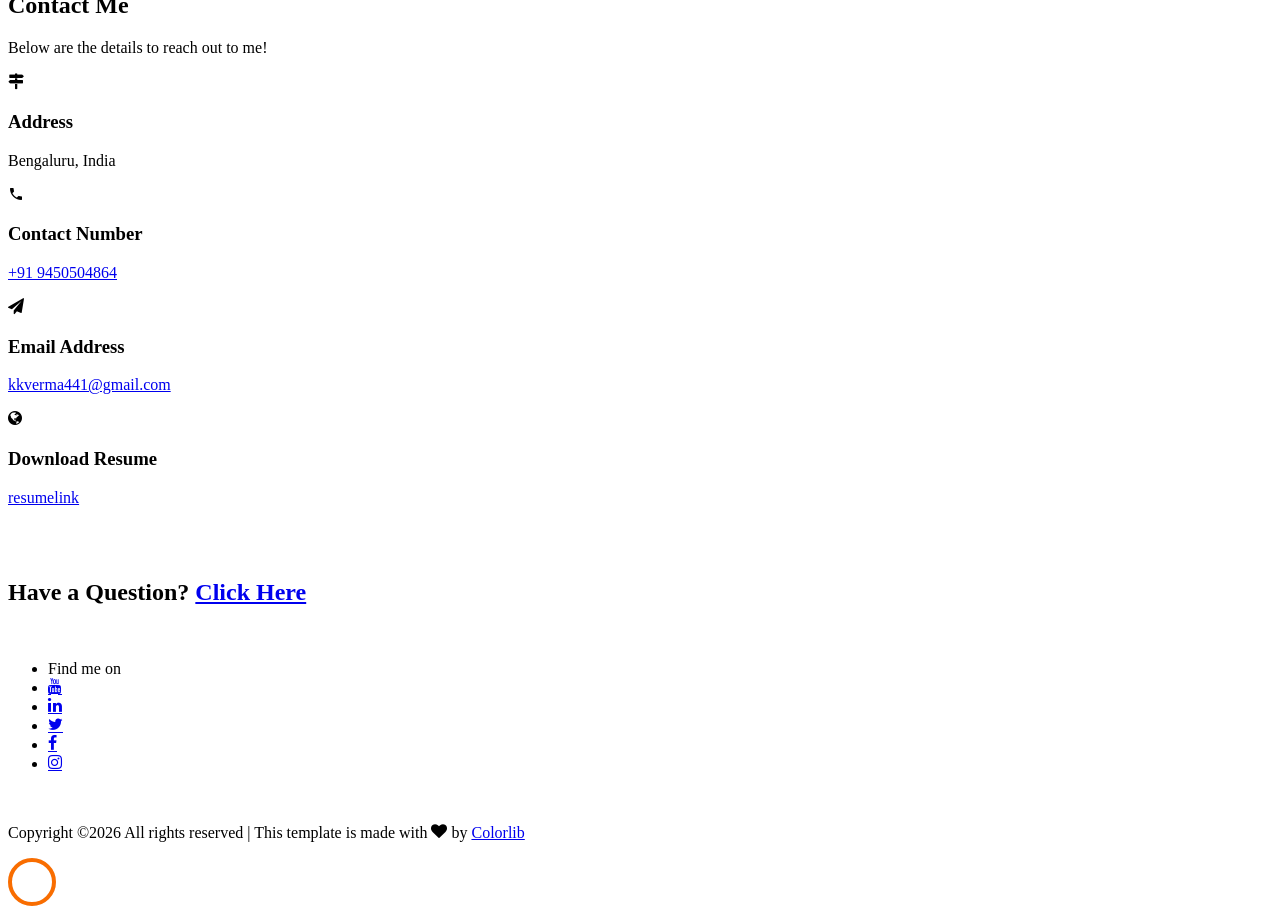
==== commit 91de7bf2: "Your commit message" ====
--- a/index.html
+++ b/index.html
@@ -326,9 +326,9 @@
 		<div class="row">
 				<div class="col-md-6">
 					<div class="resume-wrap ftco-animate">
-						<span class="date">2021-Present</span>
-						<h2>Senior Data Analyst</h2>
-						<span class="position">Merkle</span>
+						<span class="date">Mar'26-Present</span>
+						<h2>Media & Branding Head</h2>
+						<span class="position">INTER IIT Tech Meet 15.0</span>
 						<p class="mt-4">Merkle, a leading CXM and media company with over 10K+ professionals globally. It's a part of Dentsu International. 
 							<ul>
 								<li>Analysed ad campaigns, clickstream, and customer surveys data, identified an increasing demand and launched a strategic product line.</li>
@@ -342,9 +342,9 @@
 
 				<div class="col-md-6">
 					<div class="resume-wrap ftco-animate">
-						<span class="date">2018-2021</span>
-						<h2>Senior Data Analyst</h2>
-						<span class="position">iQuanti</span>
+						<span class="date">Mar'26-Present</span>
+						<h2>Media & Branding Core</h2>
+						<span class="position">TEDxIITGuwahati</span>
 						<p class="mt-4">iQuanti is a data-driven digital marketing analytics and solutions company, helps top 100 global brands. 
 							<ul>
 								<li>Performed in-depth market research and analysis to create online pages. Resulted in ~100% website growth and 30% increase in conversion rate YoY.</li>
@@ -560,7 +560,7 @@
           			<span class="icon-paper-plane"></span>
           		</div>
           		<h3 class="mb-4">Email Address</h3>
-	            <p><a href="mailto:info@yoursite.com">kkverma441@gmail.com</a></p>
+	            <p><a href="mailto:kkverma441@gmail.com">kkverma441@gmail.com</a></p>
 	          </div>
           </div>
           <div class="col-md-6 col-lg-3 d-flex ftco-animate">
@@ -585,7 +585,7 @@
 					<ul class="ftco-footer-social list-unstyled d-flex justify-content-center align-items-center mb-0">
 					  <li class="ftco-animate normal-txt">Find me on  </li>
 					  <li class="ftco-animate"><a href="https://www.youtube.com/@RishabhMishraOfficial"><span class="icon-youtube"></span></a></li>
-					  <li class="ftco-animate"><a href="https://www.linkedin.com/in/rishabhnmishra/"><span class="icon-linkedin"></span></a></li>  
+					  <li class="ftco-animate"><a href="https://www.linkedin.com/in/yamnatt/"><span class="icon-linkedin"></span></a></li>  
 					  <li class="ftco-animate"><a href="https://twitter.com/rishabhnmishra"><span class="icon-twitter"></span></a></li>
 					  <li class="ftco-animate"><a href="https://twitter.com/rishabhnmishra"><span class="icon-facebook"></span></a></li>
 				      <li class="ftco-animate"><a href="https://www.instagram.com/yamnatt/"><span class="icon-instagram"></span></a></li>
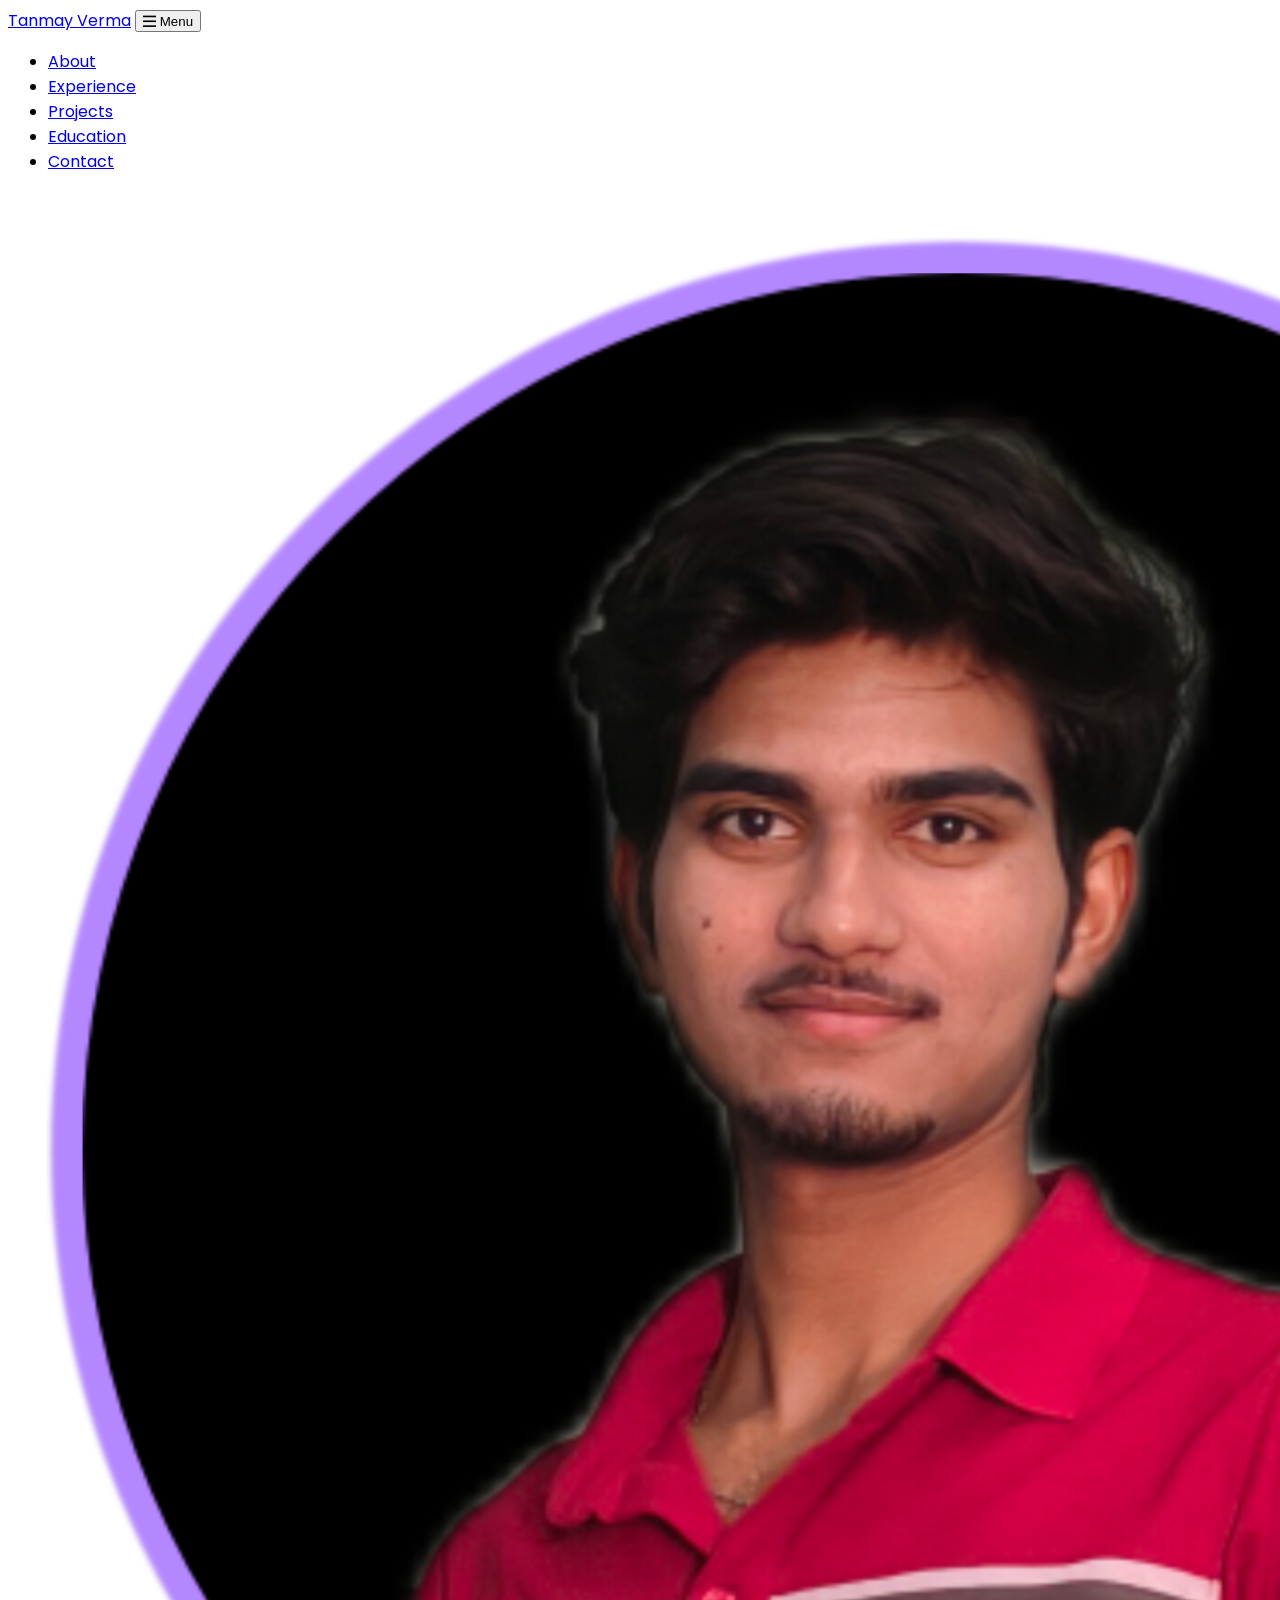
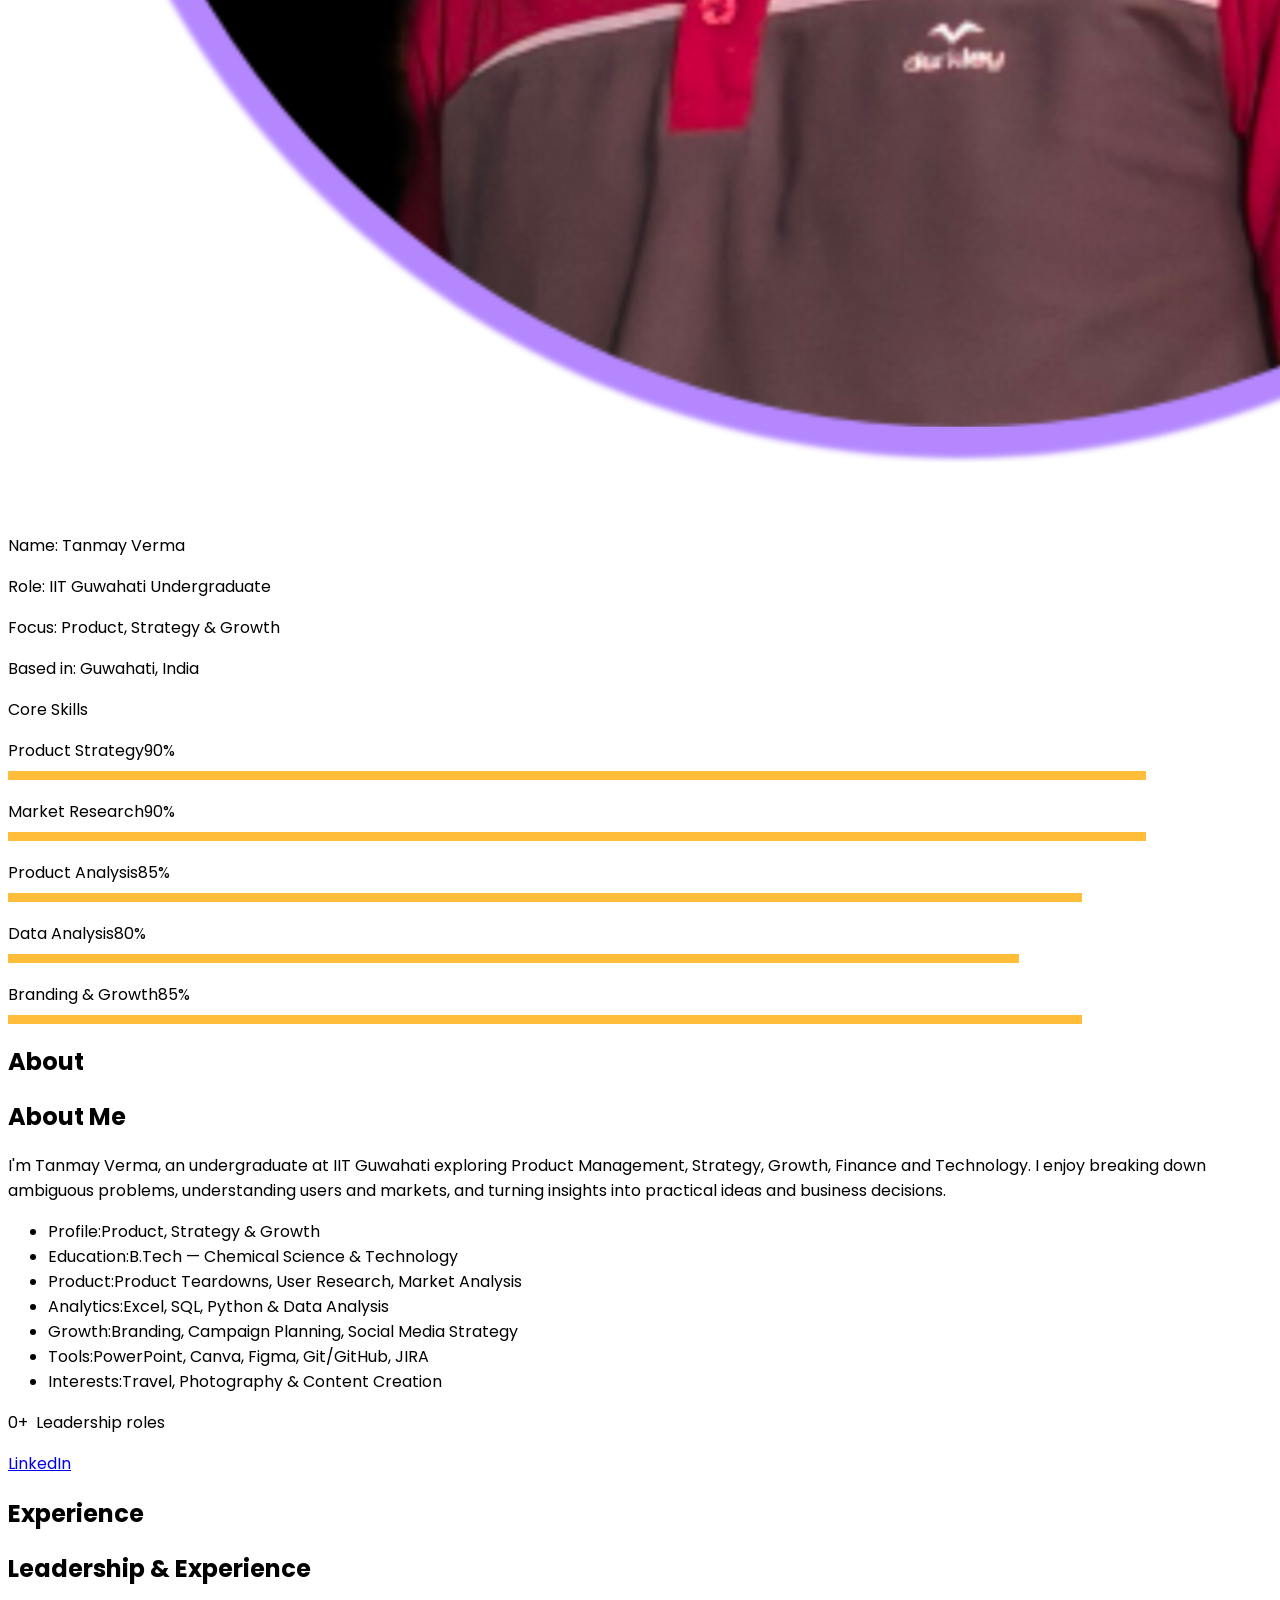
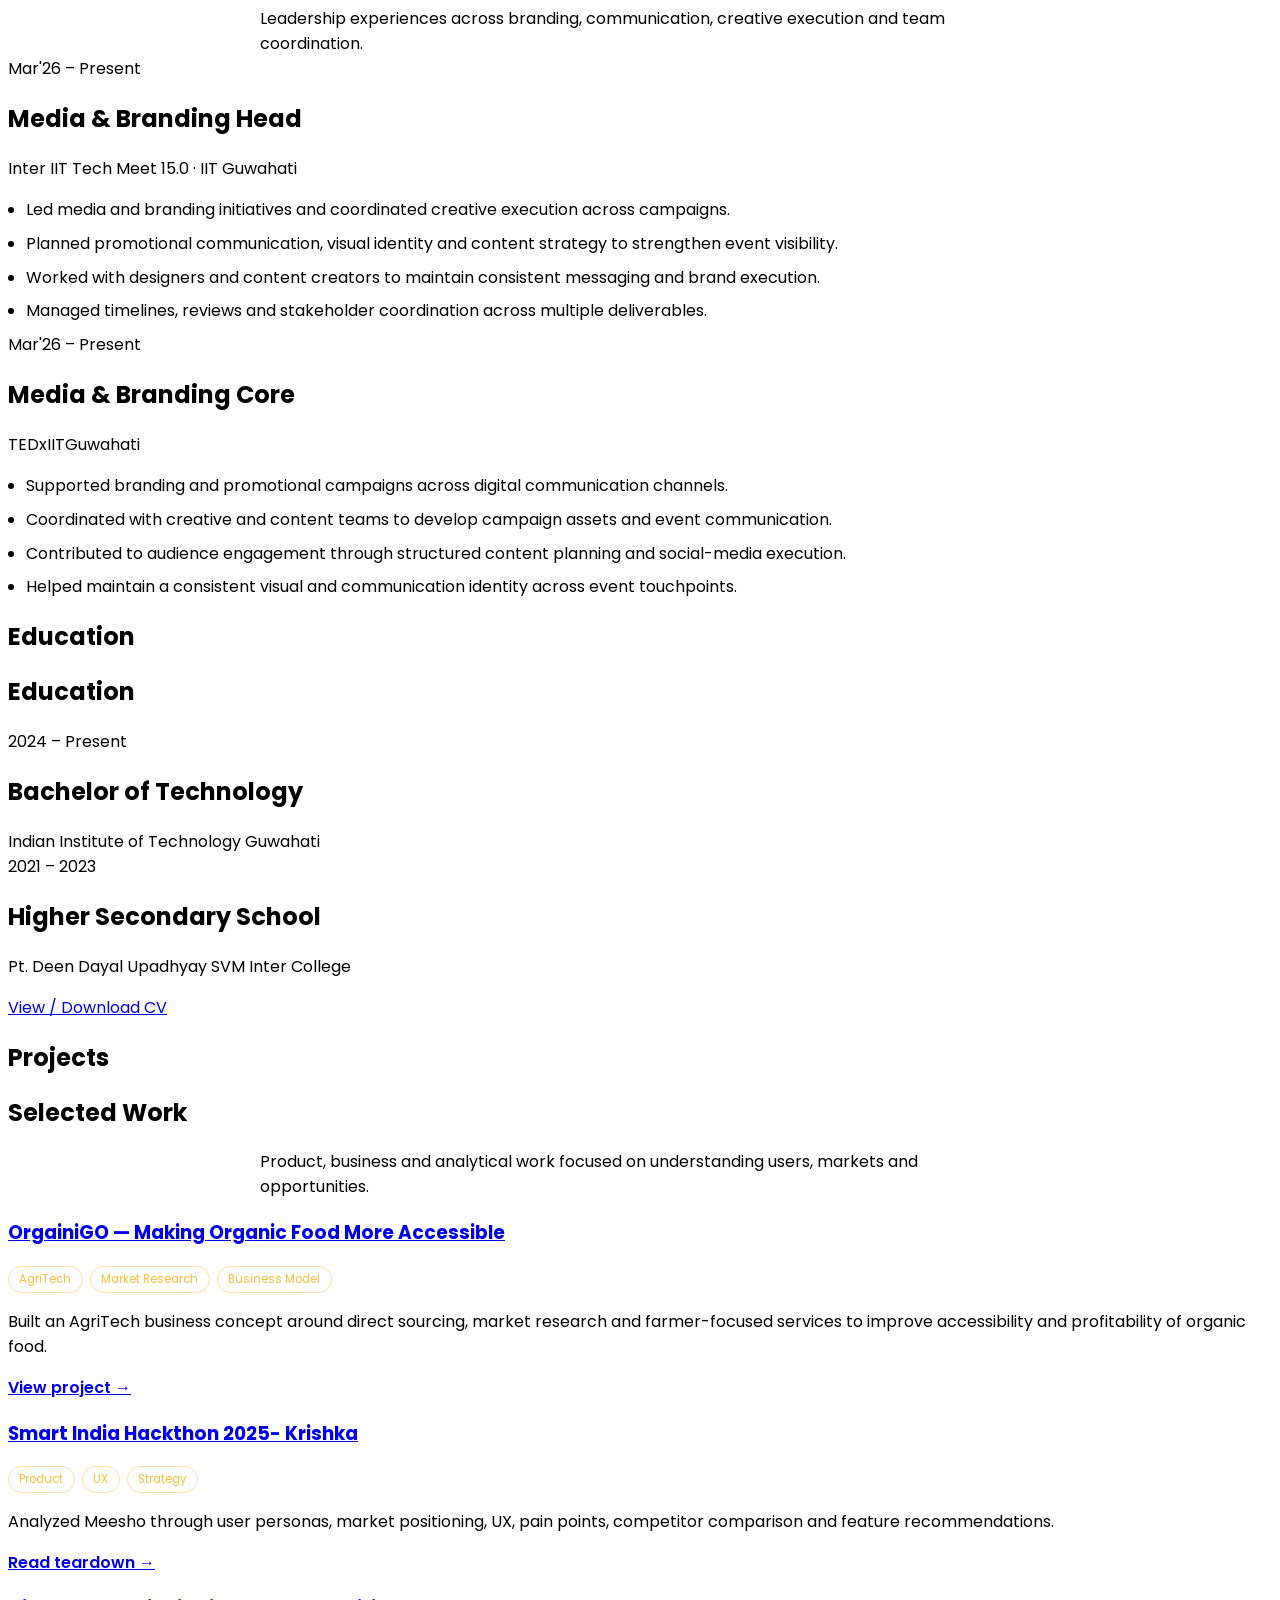
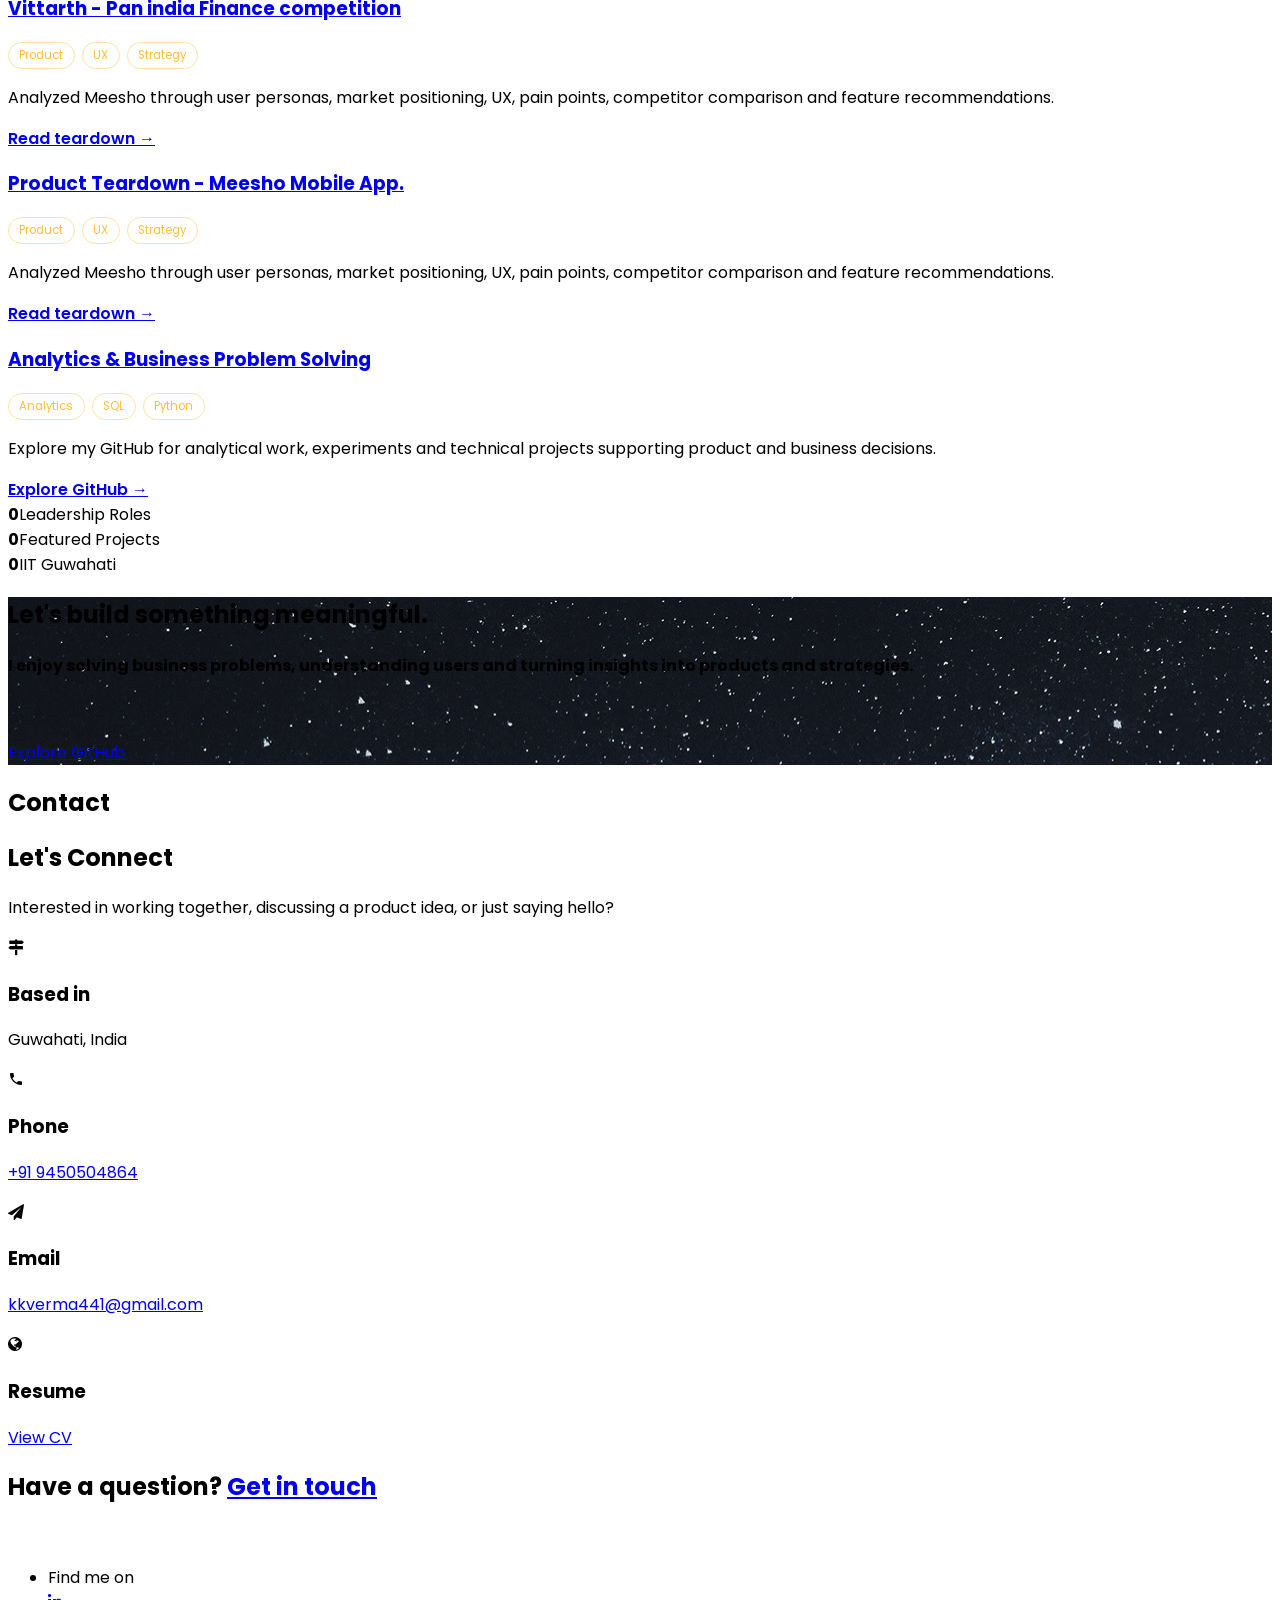
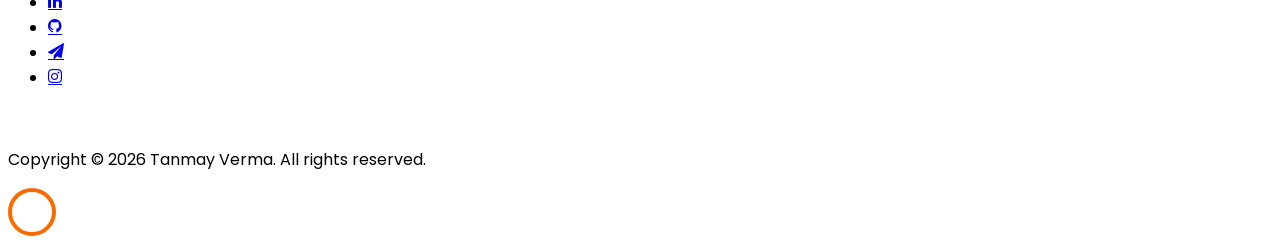
==== commit af00b938: "Update portfolio website" ====
--- a/index.html
+++ b/index.html
@@ -1,152 +1,88 @@
 <!DOCTYPE html>
 <html lang="en">
-  <head>
-    <title>Tanmay Verma Portfolio</title>
-    <meta charset="utf-8">
-    <meta name="viewport" content="width=device-width, initial-scale=1, shrink-to-fit=no">
-    
-    <link href="https://fonts.googleapis.com/css?family=Poppins:100,200,300,400,500,600,700,800,900" rel="stylesheet">
-
-    <link rel="stylesheet" href="css/open-iconic-bootstrap.min.css">
-    <link rel="stylesheet" href="css/animate.css">
-    
-    <link rel="stylesheet" href="css/owl.carousel.min.css">
-    <link rel="stylesheet" href="css/owl.theme.default.min.css">
-    <link rel="stylesheet" href="css/magnific-popup.css">
-
-    <link rel="stylesheet" href="css/aos.css">
-
-    <link rel="stylesheet" href="css/ionicons.min.css">
-    
-    <link rel="stylesheet" href="css/flaticon.css">
-    <link rel="stylesheet" href="css/icomoon.css">
-    <link rel="stylesheet" href="css/style.css">
-
-
-
-<style>
-
-/*======================================
-//--//-->   ABOUT
-======================================*/
-
-.about-mf .box-shadow-full {
-  padding-top: 4rem;
-  padding-bottom: 4rem;
-}
-
-.about-mf .about-img {
-  margin-bottom: 2rem;
-}
-
-.about-mf .about-img img {
-  margin-left: 10px;
-}
-
-
-.skill-mf .progress {
-  /* background-color: #cde1f8; */
-  margin: .5rem 0 1.2rem 0;
-  border-radius: 0;
-  height: .7rem;
-}
-
-.skill-mf .progress .progress-bar {
-  height: .7rem;
-  background-color: #ffbd39;
-}
-
-
-/* Animation styles */
-#typing-animation {
-  position: relative;
-  font-size: 30px;
-  font-weight: bold;
-  color: rgb(255, 255, 255);
-  overflow: hidden;
-  white-space: nowrap;
-  animation: typing 3s steps(20, end) infinite;
-}
-
-#typing-animation:before {
-  content: "";
-  /* position: absolute; */
-  top: 0;
-  left: 0;
-  width: 0;
-  height: 100%;
-  background-color: #ccc;
-  animation: typing-cursor 0.5s ease-in-out infinite;
-}
-
-@keyframes typing {
-  from {
-    width: 0;
-  }
-  to {
-    width: 100%;
-  }
-}
-
-@keyframes typing-cursor {
-  from {
-    width: 5px;
-  }
-  to {
-    width: 0;
-  }
-}
-
-
-/* project image zoom effect */
-
-.zoom-effect {
-  overflow: hidden;
-  transition: transform 0.3s ease-out;
-}
-
-.zoom-effect:hover {
-  transform: scale(1.1);
-}
-
-
-</style>
-
-
-  </head>
-  <body data-spy="scroll" data-target=".site-navbar-target" data-offset="300">
-	  
-	  
-    <nav class="navbar navbar-expand-lg navbar-dark ftco_navbar ftco-navbar-light site-navbar-target" id="ftco-navbar">
-	    <div class="container">
-	      <a class="navbar-brand" href="index.html">Tanmay Verma</a>
-	      <button class="navbar-toggler js-fh5co-nav-toggle fh5co-nav-toggle" type="button" data-toggle="collapse" data-target="#ftco-nav" aria-controls="ftco-nav" aria-expanded="false" aria-label="Toggle navigation">
-	        <span class="oi oi-menu"></span> Menu
-	      </button>
-
-	      <div class="collapse navbar-collapse" id="ftco-nav">
-	        <ul class="navbar-nav nav ml-auto">
-	          <li class="nav-item"><a href="#home-section" class="nav-link"><span>Home</span></a></li>
-	          <li class="nav-item"><a href="#about-section" class="nav-link"><span>About</span></a></li>
-	          <li class="nav-item"><a href="#resume-section" class="nav-link"><span>Resume</span></a></li>
-	          <li class="nav-item"><a href="#project-section" class="nav-link"><span>Projects</span></a></li>
-	          <li class="nav-item"><a href="#contact-section" class="nav-link"><span>Contact</span></a></li>
-	        </ul>
-	      </div>
-	    </div>
-	  </nav>
-	  <section id="home-section" class="hero">
-		  <div class="home-slider  owl-carousel">
-	       <div class="slider-item ">
-	      	<div class="overlay"></div>
-	         <div class="container">
-	          <div class="row d-md-flex no-gutters slider-text align-items-end justify-content-end" data-scrollax-parent="true">
-	          	<div class="one-third js-fullheight order-md-last img" style="background-image:url(images/bg_1.png);">
-	          	 <div class="overlay"></div>
-	          	</div>
-		          <div class="one-forth d-flex  align-items-center ftco-animate" data-scrollax=" properties: { translateY: '70%' }">
-		          	<div class="text">
-		          		<span class="subheading">Hello!</span>
+<head>
+  <meta charset="utf-8">
+  <meta name="viewport" content="width=device-width, initial-scale=1">
+  <meta name="description" content="Tanmay Verma — IIT Guwahati student exploring product management, strategy, growth, branding and technology.">
+  <meta name="author" content="Tanmay Verma">
+  <meta name="theme-color" content="#111111">
+  <meta property="og:title" content="Tanmay Verma | Product, Strategy & Growth">
+  <meta property="og:description" content="IIT Guwahati student exploring product management, strategy, growth, branding and technology.">
+  <meta property="og:type" content="website">
+  <title>Tanmay Verma | Product, Strategy & Growth</title>
+
+  <link href="https://fonts.googleapis.com/css?family=Poppins:300,400,500,600,700,800&display=swap" rel="stylesheet">
+  <link rel="stylesheet" href="css/open-iconic-bootstrap.min.css">
+  <link rel="stylesheet" href="css/animate.css">
+  <link rel="stylesheet" href="css/owl.carousel.min.css">
+  <link rel="stylesheet" href="css/owl.theme.default.min.css">
+  <link rel="stylesheet" href="css/magnific-popup.css">
+  <link rel="stylesheet" href="css/aos.css">
+  <link rel="stylesheet" href="css/ionicons.min.css">
+  <link rel="stylesheet" href="css/flaticon.css">
+  <link rel="stylesheet" href="css/icomoon.css">
+  <link rel="stylesheet" href="css/style.css">
+
+  <style>
+    :root { --accent:#ffbd39; }
+    html { scroll-behavior:smooth; }
+    body { font-family:"Poppins",sans-serif; }
+    #typing-animation { display:inline-block; min-height:45px; font-size:30px; font-weight:700; color:#fff; }
+    .typing-cursor { display:inline-block; width:3px; height:1em; margin-left:4px; vertical-align:-2px; background:var(--accent); animation:blink .75s step-end infinite; }
+    @keyframes blink { 50% { opacity:0; } }
+    .about-mf .box-shadow-full { padding-top:4rem; padding-bottom:4rem; }
+    .about-mf .about-img { margin-bottom:2rem; }
+    .about-mf .about-img img { margin-left:10px; }
+    .skill-mf .progress { margin:.5rem 0 1.2rem; border-radius:999px; height:.55rem; }
+    .skill-mf .progress .progress-bar { height:.55rem; background-color:var(--accent); }
+    .project-meta { display:flex; flex-wrap:wrap; gap:.45rem; margin:.8rem 0; }
+    .project-tag { display:inline-block; padding:.25rem .65rem; border:1px solid rgba(255,189,57,.45); border-radius:999px; font-size:.72rem; color:var(--accent); }
+    .project-link { font-weight:600; }
+    .resume-wrap ul { padding-left:1.15rem; margin-bottom:0; }
+    .resume-wrap li { margin-bottom:.55rem; }
+    .section-note { max-width:760px; margin:0 auto; }
+    @media(max-width:767px){ #typing-animation{font-size:24px;} }
+    @media(prefers-reduced-motion:reduce){
+      html{scroll-behavior:auto}
+      .typing-cursor{animation:none}
+      *,*::before,*::after{animation-duration:.01ms!important;animation-iteration-count:1!important;transition-duration:.01ms!important}
+    }
+  </style>
+</head>
+
+<body data-spy="scroll" data-target=".site-navbar-target" data-offset="300">
+
+<nav class="navbar navbar-expand-lg navbar-dark ftco_navbar ftco-navbar-light site-navbar-target" id="ftco-navbar">
+  <div class="container">
+    <a class="navbar-brand" href="#home-section">Tanmay Verma</a>
+    <button class="navbar-toggler js-fh5co-nav-toggle fh5co-nav-toggle" type="button" data-toggle="collapse" data-target="#ftco-nav" aria-controls="ftco-nav" aria-expanded="false" aria-label="Toggle navigation">
+      <span class="oi oi-menu"></span> Menu
+    </button>
+    <div class="collapse navbar-collapse" id="ftco-nav">
+      <ul class="navbar-nav nav ml-auto">
+        <li class="nav-item"><a href="#about-section" class="nav-link"><span>About</span></a></li>
+        <li class="nav-item"><a href="#experience-section" class="nav-link"><span>Experience</span></a></li>
+        <li class="nav-item"><a href="#project-section" class="nav-link"><span>Projects</span></a></li>
+        <li class="nav-item"><a href="#education-section" class="nav-link"><span>Education</span></a></li>
+        <li class="nav-item"><a href="#contact-section" class="nav-link"><span>Contact</span></a></li>
+      </ul>
+    </div>
+  </div>
+</nav>
+
+<section id="home-section" class="hero">
+  <div class="home-slider owl-carousel">
+    <div class="slider-item">
+      <div class="overlay"></div>
+      <div class="container">
+        <div class="row d-md-flex no-gutters slider-text align-items-end justify-content-end" data-scrollax-parent="true">
+          <div class="one-third js-fullheight order-md-last img" style="background-image:url(images/bg_1.png);" role="img" aria-label="Tanmay Verma portfolio hero image">
+            <div class="overlay"></div>
+          </div>
+          <div class="one-forth d-flex align-items-center ftco-animate" data-scrollax="properties: { translateY: '70%' }">
+            <div class="text">
+
+				<span class="subheading">Hello!</span>
 			            <h1 class="mb-4 mt-3">I'm <span>Tanmay</span></h1>
 
 						<!-- Element to contain animated typing -->
@@ -159,9 +95,11 @@
 
 						// Create an array of typing text
 						const typingTexts = [
-						'Chemist  ',
 						'Product  ',
-						'Teacher   ',
+						'Media  ',
+						'Branding  ',
+						'Creative  ',
+
 						];
 
 						// Create a function to display the typing animation for a given text
@@ -187,449 +125,361 @@
 
 						<br>
 						<br>
-			            <h2>A Senior Data Analyst</h2>
-						<!-- <h2 class="d-flex" style="margin-bottom: 0">With over 5 years of experience</h2> -->
-						<!-- <br> -->
-			            <p><a href="https://www.youtube.com/@RishabhMishraOfficial" class="btn btn-primary py-3 px-4">YouTube</a> 
-							<a href="https://github.com/rishabhnmishra" class="btn btn-white btn-outline-white py-3 px-4">My works</a></p>
-		            </div>
-		          </div>
-	        	</div>
-	        </div>
-	      </div>
-		</div>
-    </section>
-
-
-
-    <section class="ftco-about img ftco-section ftco-no-pb" id="about-section">
-    	<div class="container">
-			<div class="row">
-				<div class="row d-flex align-items-stretch">
-				<!-- <div class="row d-flex"> -->
-					<div class="col-md-6 col-lg-5 d-flex">
-						<div class="img-about img d-flex align-items-stretch">
-							<div class="overlay">
-								<div class="row">
-									<div class="col-sm-6 col-md-5">
-									  <div class="about-img">
-										<img src="images/about-me.png" class="img-fluid rounded b-shadow-a" alt="">
-									  </div>
-									</div>
-									<!-- Details next to profile image -->
-									<div class="col-sm-6 col-md-7">
-									  <div class="about-info">
-										<p><span class="title-s">Name: </span> <span>Tanmay Verma</span></p>
-										<p><span class="title-s">Job Role: </span> <span>3rd Year Student
-
-										</span></p>
-										<p><span class="title-s">Experience: </span> <span>5 Years 3 Months</span></p>
-										<p><span class="title-s">Address: </span> <span>Guwahati, India</span></p>
-									  </div>
-									</div>
-								  </div>
-
-								<div class="skill-mf">
-									<p class="title-s">Skills</p>
-									<span>SQL</span> <span class="pull-right">95%</span>
-									<div class="progress">
-										<div class="progress-bar" role="progressbar" style="width: 95%;" aria-valuenow="95" aria-valuemin="0"
-											aria-valuemax="100"></div>
-									</div>
-									
-									<span>PYTHON</span> <span class="pull-right">85%</span>
-									<div class="progress">
-										<div class="progress-bar" role="progressbar" style="width: 85%" aria-valuenow="85" aria-valuemin="0"
-											aria-valuemax="100"></div>
-									</div>
-									
-									<span>Data Visualization</span> <span class="pull-right">90%</span>
-									<div class="progress">
-										<div class="progress-bar" role="progressbar" style="width: 90%" aria-valuenow="90" aria-valuemin="0"
-											aria-valuemax="100"></div>
-									</div>
-									
-									<span>Statistical Analysis</span> <span class="pull-right">85%</span>
-									<div class="progress">
-										<div class="progress-bar" role="progressbar" style="width: 85%" aria-valuenow="85" aria-valuemin="0"
-											aria-valuemax="100"></div>
-									</div>
-									
-									<span>Machine Learning</span> <span class="pull-right">80%</span>
-									<div class="progress">
-										<div class="progress-bar" role="progressbar" style="width: 80%" aria-valuenow="80" aria-valuemin="0"
-											aria-valuemax="100"></div>
-									</div>
-								</div>
-							</div>
-						</div>
-					</div>
-					
-					<div class="col-md-6 col-lg-7 pl-lg-5 pb-5">
-						<div class="row justify-content-start pb-3">
-							<div class="col-md-12 heading-section ftco-animate">
-								
-								<h1 class="big">About</h1>
-								<h2 class="mb-4">About Me</h2>
-								
-								<p>With over 5 years of comprehensive experience in the field of data science & analytics, accompanied by a bachelor's degree in engineering. 
-									Proficient in data analysis, statistical analysis, hypothesis testing, customer behaviour analysis, &amp; machine learning. 
-									Demonstrated success in leading impactful projects and providing effective mentorship.</p>
-								<ul class="about-info mt-4 px-md-0 px-2">
-									<li class="d-flex"><span>Profile:</span> <span>Data Science &amp; Analytics</span></li>
-									<li class="d-flex"><span>Domain:</span> <span>Retail, Ecommerce, BFSI &amp; Digital Marketing</span></li>
-									<li class="d-flex"><span>Education:</span> <span>Bachelor of Engineering</span></li>
-									<li class="d-flex"><span>Language:</span> <span>English, Hindi</span></li>
-									<li class="d-flex"><span>BI Tools:</span> <span>Microsoft Power BI, Looker &amp; Tableau</span></li>
-									<li class="d-flex"><span>Other Skills:</span> <span>Cloud, PySpark, Excel, Git, JIRA, Google Analytics &amp; SEO</span></li>
-									<li class="d-flex"><span>Interest:</span> <span>Traveling, Travel Photography, Teaching</span></li>
-									
-								</ul>
-							</div>
-						</div>
-
-
-						<div class="counter-wrap ftco-animate d-flex mt-md-3">
-							<div class="text">
-								<p class="mb-4">
-									<span class="number" data-number="30">0</span> <span>+</span>
-									<span>&nbsp; Projects completed</span>
-								</p>
-								<p><a href="https://www.linkedin.com/in/rishabhnmishra/" class="btn btn-primary py-3 px-3">LinkedIn</a></p>
-							</div>
-						</div>
-					</div>
-				</div>
-			</div>
-		</div>
-    </section>
-
-
-
-	
-    <section class="ftco-section ftco-no-pb" id="resume-section">
-    	<div class="container">
-    		<div class="row justify-content-center pb-5">
-          <div class="col-md-10 heading-section text-center ftco-animate">
-          	<h1 class="big big-2">Resume</h1>
-            <h2 class="mb-4">Resume</h2>
-            <p>Seasoned Senior Data Analyst with 5+ years of experience driving business strategies through data-driven insights. Proven expertise in data science, statistical analysis, machine learning algorithms and project management.</p>
-          </div>
-        </div>
-
-		<div class="row">
-			<h1 class="big-4">Experience</h1>
-			<div class="underline"></div>
-		</div>
-		<br>
-		
-		<div class="row">
-				<div class="col-md-6">
-					<div class="resume-wrap ftco-animate">
-						<span class="date">Mar'26-Present</span>
-						<h2>Media & Branding Head</h2>
-						<span class="position">INTER IIT Tech Meet 15.0</span>
-						<p class="mt-4">Merkle, a leading CXM and media company with over 10K+ professionals globally. It's a part of Dentsu International. 
-							<ul>
-								<li>Analysed ad campaigns, clickstream, and customer surveys data, identified an increasing demand and launched a strategic product line.</li>
-								<li>Developed time series forecasting models to predict sales and optimize marketing budgets, got model performance of 92%.</li>
-								<li>Designed and executed A/B tests, performed rigorous statistical analysis. Led to 20% MoM increase in the conversion rate.</li>
-							</ul>
-						</p>
-					</div>
-
-				</div>
-
-				<div class="col-md-6">
-					<div class="resume-wrap ftco-animate">
-						<span class="date">Mar'26-Present</span>
-						<h2>Media & Branding Core</h2>
-						<span class="position">TEDxIITGuwahati</span>
-						<p class="mt-4">iQuanti is a data-driven digital marketing analytics and solutions company, helps top 100 global brands. 
-							<ul>
-								<li>Performed in-depth market research and analysis to create online pages. Resulted in ~100% website growth and 30% increase in conversion rate YoY.</li>
-								<li>Delivered multiple training and mentorship sessions on analytical tools like SQL, MS Excel, Power BI, Tableau and Python.</li>
-								<li>Performed migration and enhancements for merchandising dashboard, involved data integration and its feature improvement.</li>
-							</ul>
-						</p>
-					</div>
-
-				</div>
-			</div>
-
-		<br>
-		<br>
-
-		<div class="row">
-			<h1 class="big-4">Education</h1>
-			<div class="underline"></div>
-		</div>
-		<br>
-		
-			<div class="row">
-    			<div class="col-md-6">
-    				<div class="resume-wrap ftco-animate">
-    					<span class="date">2024-Present</span>
-    					<h2>Bachelor of Engineering</h2>
-    					<span class="position">Indian Institute of Technology Guwahati</span>
-    	
-    				</div>
-    			</div>
-
-    			<div class="col-md-6">
-    				<div class="resume-wrap ftco-animate">
-    					<span class="date">2021-2023</span>
-    					<h2>Higher Secondary School</h2>
-    					<span class="position">Pt. Deen Dayal Upadhyay SVM Inter College</span>
-    				</div>
-				</div>
-    		</div>
-
-			
-
-    		<div class="row justify-content-center mt-5">
-    			<div class="col-md-6 text-center ftco-animate">
-    				<p><a href="#" class="btn btn-primary py-4 px-5">Download CV</a></p>
-    			</div>
-    		</div>
-    	</div>
-    </section>
-
-   
-
-    <section class="ftco-section" id="project-section">
-      <div class="container">
-        <div class="row justify-content-center mb-5 pb-5">
-          <div class="col-md-7 heading-section text-center ftco-animate">
-            <h1 class="big big-2">Projects</h1>
-            <h2 class="mb-4">Projects</h2>
-            <p>Below are the sample Data Analytics projects on SQL, Python, Power BI & ML.</p>
-          </div>
-        </div>
-        <div class="row d-flex">
-          <div class="col-md-4 d-flex ftco-animate">
-          	<div class="blog-entry justify-content-end">
-              <a href="https://github.com/rishabhnmishra/SQL_Music_Store_Analysis/blob/main/Music_Store_Query.sql" class="block-20 zoom-effect" style="background-image: url('images/proj_1.jpg');">
-              </a>
-              <div class="text mt-3 float-right d-block">
-
-                <h3 class="heading"><a href="https://github.com/rishabhnmishra/SQL_Music_Store_Analysis/blob/main/Music_Store_Query.sql">Digital Music Store Data Analysis using SQL</a></h3>
-                <p>Analyzed music store data using advanced SQL queires to identify gaps and increase the business growth.</p>
+			            <h2>Aspiring Product Management</h2>
+
+
+              
+              
+              <p>
+                <a href="#project-section" class="btn btn-primary py-3 px-4">View My Work</a>
+                <a href="pdf/Tanmay_(3).pdf" class="btn btn-white btn-outline-white py-3 px-4" target="_blank" rel="noopener">Download Resume</a>
+              </p>
+            </div>
+          </div>
+        </div>
+      </div>
+    </div>
+  </div>
+</section>
+
+<section class="ftco-about img ftco-section ftco-no-pb" id="about-section">
+  <div class="container">
+    <div class="row d-flex align-items-stretch">
+      <div class="col-md-6 col-lg-5 d-flex">
+        <div class="img-about img d-flex align-items-stretch">
+          <div class="overlay">
+            <div class="row">
+              <div class="col-sm-6 col-md-5">
+                <div class="about-img"><img src="images/about-me.png" class="img-fluid rounded b-shadow-a" alt="Tanmay Verma"></div>
+              </div>
+              <div class="col-sm-6 col-md-7">
+                <div class="about-info">
+                  <p><span class="title-s">Name: </span><span>Tanmay Verma</span></p>
+                  <p><span class="title-s">Role: </span><span>IIT Guwahati Undergraduate</span></p>
+                  <p><span class="title-s">Focus: </span><span>Product, Strategy &amp; Growth</span></p>
+                  <p><span class="title-s">Based in: </span><span>Guwahati, India</span></p>
+                </div>
               </div>
             </div>
-          </div>
-          <div class="col-md-4 d-flex ftco-animate">
-          	<div class="blog-entry justify-content-end">
-              <a href="https://github.com/rishabhnmishra/Python_Diwali_Sales_Analysis/blob/main/Diwali_Sales_Analysis.ipynb" class="block-20 zoom-effect" style="background-image: url('images/proj_2.jpg');">
-              </a>
-              <div class="text mt-3 float-right d-block">
-
-                <h3 class="heading"><a href="https://github.com/rishabhnmishra/Python_Diwali_Sales_Analysis/blob/main/Diwali_Sales_Analysis.ipynb">Data Analysis using Python Project for Beginners</a></h3>
-                <p>Performed exploratory data analysis on diwali sales data using Python to improve the customer experience.</p>
-              </div>
+            <div class="skill-mf">
+              <p class="title-s">Core Skills</p>
+              <span>Product Strategy</span><span class="pull-right">90%</span>
+              <div class="progress"><div class="progress-bar" style="width:90%" role="progressbar" aria-valuenow="90" aria-valuemin="0" aria-valuemax="100"></div></div>
+              <span>Market Research</span><span class="pull-right">90%</span>
+              <div class="progress"><div class="progress-bar" style="width:90%" role="progressbar" aria-valuenow="90" aria-valuemin="0" aria-valuemax="100"></div></div>
+              <span>Product Analysis</span><span class="pull-right">85%</span>
+              <div class="progress"><div class="progress-bar" style="width:85%" role="progressbar" aria-valuenow="85" aria-valuemin="0" aria-valuemax="100"></div></div>
+              <span>Data Analysis</span><span class="pull-right">80%</span>
+              <div class="progress"><div class="progress-bar" style="width:80%" role="progressbar" aria-valuenow="80" aria-valuemin="0" aria-valuemax="100"></div></div>
+              <span>Branding &amp; Growth</span><span class="pull-right">85%</span>
+              <div class="progress"><div class="progress-bar" style="width:85%" role="progressbar" aria-valuenow="85" aria-valuemin="0" aria-valuemax="100"></div></div>
             </div>
           </div>
-          <div class="col-md-4 d-flex ftco-animate">
-          	<div class="blog-entry">
-              <a href="https://github.com/rishabhnmishra/Madhav_Store_Analysis_PowerBI/blob/main/Madhav%20Store%20dashboard.jpg" class="block-20 zoom-effect" style="background-image: url('images/proj_3.jpg');">
-              </a>
-              <div class="text mt-3 float-right d-block">
-
-                <h3 class="heading"><a href="https://github.com/rishabhnmishra/Madhav_Store_Analysis_PowerBI/blob/main/Madhav%20Store%20dashboard.jpg">Power BI Sales dashboard Project for Beginners</a></h3>
-                <p>Designed a power bi dashboard for Madhav Store to track and analyze the online sales data acorss India.</p>
-              </div>
-            </div>
-          </div>
-        </div>
-	<br>
-		<!-- added justify-content-center to center align the last two projects -->
-		<div class="row d-flex justify-content-center">  
-			<div class="col-md-4 d-flex ftco-animate">
-				<div class="blog-entry justify-content-end">
-				<a href="https://github.com/rishabhnmishra/sales_forecasting/tree/main" class="block-20 zoom-effect" style="background-image: url('images/proj_4.jpg');">
-				</a>
-				<div class="text mt-3 float-right d-block">
-  
-				  <h3 class="heading"><a href="https://github.com/rishabhnmishra/sales_forecasting/tree/main">Sales Forecast- Time Series Forecasting</a></h3>
-				  <p>Used multiple machine learning models to forecast sales (retail store) and performed time series analysis.</p>
-				</div>
-			  </div>
-			</div>
-			<div class="col-md-4 d-flex ftco-animate">
-				<div class="blog-entry justify-content-end">
-				<a href="https://github.com/rishabhnmishra/customer_segmentation/blob/main/Customer_Segmentation-final.ipynb" class="block-20 zoom-effect" style="background-image: url('images/proj_5.jpg');">
-				</a>
-				<div class="text mt-3 float-right d-block">
-  
-				  <h3 class="heading"><a href="https://github.com/rishabhnmishra/customer_segmentation/blob/main/Customer_Segmentation-final.ipynb">Customer Segmentation using clustering model</a></h3>
-				  <p>Developed a ML model to give various recommendations of financial products &amp; services on target customer groups.</p>
-				</div>
-			  </div>
-			</div>
-		 </div>
-	  </div>
-    </section>
-
-	<section class="ftco-section ftco-no-pt ftco-no-pb ftco-counter img" id="section-counter">
-      <div class="container">
-		<div class="row d-md-flex align-items-center">
-          <div class="col-md d-flex justify-content-center counter-wrap ftco-animate">
-            <div class="block-18">
-              <div class="text">
-                <strong class="number" data-number="20">0</strong>
-                <span>Achievements</span>
-              </div>
-            </div>
-          </div>
-          <div class="col-md d-flex justify-content-center counter-wrap ftco-animate">
-            <div class="block-18">
-              <div class="text">
-                <strong class="number" data-number="30">0</strong>
-                <span>Projects</span>
-              </div>
-            </div>
-          </div>
-          <div class="col-md d-flex justify-content-center counter-wrap ftco-animate">
-            <div class="block-18">
-              <div class="text">
-                <strong class="number" data-number="1000">0</strong>
-                <span>Mentored Students</span>
-              </div>
-            </div>
-          </div>
-          <div class="col-md d-flex justify-content-center counter-wrap ftco-animate">
-            <div class="block-18">
-              <div class="text">
-                <strong class="number" data-number="500">0</strong>
-                <span>Cups of coffee</span>
-              </div>
-            </div>
-          </div>
-        </div>
-      </div>
-	
-	  <div class="ftco-section ftco-hireme img margin-top" style="background-image: url(images/bg_1.jpg)">
-			<!-- <div class="container"> -->
-				<div class="row justify-content-center">
-					<div class="col-md-7 ftco-animate text-center">
-						<h2>More projects on<span> Github  </span> </h2>
-						<div class="heading"> <h4> I love to solve business problems &amp; uncover hidden data stories </h4>
-						<br>
-						<p><a href="https://github.com/rishabhnmishra" class="btn btn-primary py-3 px-5">GitHub</a></p>
-						</div>
-					</div>
-				</div>
-			<!-- </div> -->
-		</div>
-	</section>
-
-
-
-    <section class="ftco-section contact-section ftco-no-pb" id="contact-section">
-      <div class="container">
-      	<div class="row justify-content-center mb-5 pb-3">
-          <div class="col-md-7 heading-section text-center ftco-animate">
-            <h1 class="big big-2">Contact</h1>
-            <h2 class="mb-4">Contact Me</h2>
-            <p>Below are the details to reach out to me!</p>
-          </div>
-        </div>
-
-        <div class="row d-flex contact-info mb-5">
-          <div class="col-md-6 col-lg-3 d-flex ftco-animate">
-          	<div class="align-self-stretch box p-4 text-center">
-          		<div class="icon d-flex align-items-center justify-content-center">
-          			<span class="icon-map-signs"></span>
-          		</div>
-          		<h3 class="mb-4">Address</h3>
-	            <p>Bengaluru, India</p>
-	          </div>
-          </div>
-          <div class="col-md-6 col-lg-3 d-flex ftco-animate">
-          	<div class="align-self-stretch box p-4 text-center">
-          		<div class="icon d-flex align-items-center justify-content-center">
-          			<span class="icon-phone2"></span>
-          		</div>
-          		<h3 class="mb-4">Contact Number</h3>
-	            <p><a href="tel://0101010101">+91 9450504864</a></p>
-	          </div>
-          </div>
-          <div class="col-md-6 col-lg-3 d-flex ftco-animate">
-          	<div class="align-self-stretch box p-4 text-center">
-          		<div class="icon d-flex align-items-center justify-content-center">
-          			<span class="icon-paper-plane"></span>
-          		</div>
-          		<h3 class="mb-4">Email Address</h3>
-	            <p><a href="mailto:kkverma441@gmail.com">kkverma441@gmail.com</a></p>
-	          </div>
-          </div>
-          <div class="col-md-6 col-lg-3 d-flex ftco-animate">
-          	<div class="align-self-stretch box p-4 text-center">
-          		<div class="icon d-flex align-items-center justify-content-center">
-          			<span class="icon-globe"></span>
-          		</div>
-          		<h3 class="mb-4">Download Resume</h3>
-	            <p><a href="#">resumelink</a></p>
-	          </div>
-          </div>
-
-		  <div class="container">
-			<br>
-			<br>
-			<div class="row justify-content-center">
-				<div class="col-md-7 ftco-animate text-center">
-					<h2>Have a<span> Question?  </span> <a href="https://forms.gle/uLaTShUKXraAvHJ77" class="btn btn-primary py-3 px-5">Click Here</a> </h2>
-				</div>
-			</div>
-				<br>
-					<ul class="ftco-footer-social list-unstyled d-flex justify-content-center align-items-center mb-0">
-					  <li class="ftco-animate normal-txt">Find me on  </li>
-					  <li class="ftco-animate"><a href="https://www.youtube.com/@RishabhMishraOfficial"><span class="icon-youtube"></span></a></li>
-					  <li class="ftco-animate"><a href="https://www.linkedin.com/in/yamnatt/"><span class="icon-linkedin"></span></a></li>  
-					  <li class="ftco-animate"><a href="https://twitter.com/rishabhnmishra"><span class="icon-twitter"></span></a></li>
-					  <li class="ftco-animate"><a href="https://twitter.com/rishabhnmishra"><span class="icon-facebook"></span></a></li>
-				      <li class="ftco-animate"><a href="https://www.instagram.com/yamnatt/"><span class="icon-instagram"></span></a></li>
-					</ul>
-				<br>
-		   </div>
-   </div>
- </section>
-
-
- 
-	
-    <footer class="ftco-footer ftco-section">
-		<div class="container">
-		  <div class="row">
-			<div class="col-md-12 text-center">
-  
-			  <p><!-- Link back to Colorlib can't be removed. Template is licensed under CC BY 3.0. -->
-	Copyright &copy;<script>document.write(new Date().getFullYear());</script> All rights reserved | This template is made with <i class="icon-heart color-danger" aria-hidden="true"></i> by <a href="https://colorlib.com" target="_blank">Colorlib</a>
-	<!-- Link back to Colorlib can't be removed. Template is licensed under CC BY 3.0. --></p>
-			</div>
-		  </div>
-		</div>
-	  </footer>
-
-
-  <!-- loader -->
-  <div id="ftco-loader" class="show fullscreen"><svg class="circular" width="48px" height="48px"><circle class="path-bg" cx="24" cy="24" r="22" fill="none" stroke-width="4" stroke="#eeeeee"/><circle class="path" cx="24" cy="24" r="22" fill="none" stroke-width="4" stroke-miterlimit="10" stroke="#F96D00"/></svg></div>
-
-
-  <script src="js/jquery.min.js"></script>
-  <script src="js/jquery-migrate-3.0.1.min.js"></script>
-  <script src="js/popper.min.js"></script>
-  <script src="js/bootstrap.min.js"></script>
-  <script src="js/jquery.easing.1.3.js"></script>
-  <script src="js/jquery.waypoints.min.js"></script>
-  <script src="js/jquery.stellar.min.js"></script>
-  <script src="js/owl.carousel.min.js"></script>
-  <script src="js/jquery.magnific-popup.min.js"></script>
-  <script src="js/aos.js"></script>
-  <script src="js/jquery.animateNumber.min.js"></script>
-  <script src="js/scrollax.min.js"></script>
-  
-  <script src="js/main.js"></script>
-    
-  </body>
+        </div>
+      </div>
+
+      <div class="col-md-6 col-lg-7 pl-lg-5 pb-5">
+        <div class="row justify-content-start pb-3">
+          <div class="col-md-12 heading-section ftco-animate">
+            <h1 class="big">About</h1>
+            <h2 class="mb-4">About Me</h2>
+            <p>I'm Tanmay Verma, an undergraduate at IIT Guwahati exploring Product Management, Strategy, Growth, Finance and Technology. I enjoy breaking down ambiguous problems, understanding users and markets, and turning insights into practical ideas and business decisions.</p>
+            <ul class="about-info mt-4 px-md-0 px-2">
+              <li class="d-flex"><span>Profile:</span><span>Product, Strategy &amp; Growth</span></li>
+              <li class="d-flex"><span>Education:</span><span>B.Tech — Chemical Science &amp; Technology</span></li>
+              <li class="d-flex"><span>Product:</span><span>Product Teardowns, User Research, Market Analysis</span></li>
+              <li class="d-flex"><span>Analytics:</span><span>Excel, SQL, Python &amp; Data Analysis</span></li>
+              <li class="d-flex"><span>Growth:</span><span>Branding, Campaign Planning, Social Media Strategy</span></li>
+              <li class="d-flex"><span>Tools:</span><span>PowerPoint, Canva, Figma, Git/GitHub, JIRA</span></li>
+              <li class="d-flex"><span>Interests:</span><span>Travel, Photography &amp; Content Creation</span></li>
+            </ul>
+          </div>
+        </div>
+        <div class="counter-wrap ftco-animate d-flex mt-md-3">
+          <div class="text">
+            <p class="mb-4"><span class="number" data-number="2">0</span><span>+</span><span>&nbsp; Leadership roles</span></p>
+            <p><a href="https://www.linkedin.com/in/tanmay-verma-374876382/" class="btn btn-primary py-3 px-3" target="_blank" rel="noopener noreferrer">LinkedIn</a></p>
+          </div>
+        </div>
+      </div>
+    </div>
+  </div>
+</section>
+
+<section class="ftco-section ftco-no-pb" id="experience-section">
+  <div class="container">
+    <div class="row justify-content-center pb-5">
+      <div class="col-md-10 heading-section text-center ftco-animate">
+        <h1 class="big big-2">Experience</h1>
+        <h2 class="mb-4">Leadership &amp; Experience</h2>
+        <p class="section-note">Leadership experiences across branding, communication, creative execution and team coordination.</p>
+      </div>
+    </div>
+    <div class="row">
+      <div class="col-md-6">
+        <div class="resume-wrap ftco-animate">
+          <span class="date">Mar'26 – Present</span>
+          <h2>Media &amp; Branding Head</h2>
+          <span class="position">Inter IIT Tech Meet 15.0 · IIT Guwahati</span>
+          <ul class="mt-4">
+            <li>Led media and branding initiatives and coordinated creative execution across campaigns.</li>
+            <li>Planned promotional communication, visual identity and content strategy to strengthen event visibility.</li>
+            <li>Worked with designers and content creators to maintain consistent messaging and brand execution.</li>
+            <li>Managed timelines, reviews and stakeholder coordination across multiple deliverables.</li>
+          </ul>
+        </div>
+      </div>
+      <div class="col-md-6">
+        <div class="resume-wrap ftco-animate">
+          <span class="date">Mar'26 – Present</span>
+          <h2>Media &amp; Branding Core</h2>
+          <span class="position">TEDxIITGuwahati</span>
+          <ul class="mt-4">
+            <li>Supported branding and promotional campaigns across digital communication channels.</li>
+            <li>Coordinated with creative and content teams to develop campaign assets and event communication.</li>
+            <li>Contributed to audience engagement through structured content planning and social-media execution.</li>
+            <li>Helped maintain a consistent visual and communication identity across event touchpoints.</li>
+          </ul>
+        </div>
+      </div>
+    </div>
+  </div>
+</section>
+
+<section class="ftco-section ftco-no-pb" id="education-section">
+  <div class="container">
+    <div class="row justify-content-center pb-5">
+      <div class="col-md-10 heading-section text-center ftco-animate">
+        <h1 class="big big-2">Education</h1>
+        <h2 class="mb-4">Education</h2>
+      </div>
+    </div>
+    <div class="row">
+      <div class="col-md-6">
+        <div class="resume-wrap ftco-animate">
+          <span class="date">2024 – Present</span>
+          <h2>Bachelor of Technology</h2>
+          <span class="position">Indian Institute of Technology Guwahati</span>
+          
+        </div>
+      </div>
+      <div class="col-md-6">
+        <div class="resume-wrap ftco-animate">
+          <span class="date">2021 – 2023</span>
+          <h2>Higher Secondary School</h2>
+          <span class="position">Pt. Deen Dayal Upadhyay SVM Inter College</span>
+        </div>
+      </div>
+    </div>
+    <div class="row justify-content-center mt-5">
+      <div class="col-md-6 text-center ftco-animate">
+        <p><a href="pdf/Tanmay_(3).pdf" class="btn btn-primary py-4 px-5" target="_blank" rel="noopener">View / Download CV</a></p>
+      </div>
+    </div>
+  </div>
+</section>
+
+<section class="ftco-section" id="project-section">
+  <div class="container">
+    <div class="row justify-content-center mb-5 pb-5">
+      <div class="col-md-8 heading-section text-center ftco-animate">
+        <h1 class="big big-2">Projects</h1>
+        <h2 class="mb-4">Selected Work</h2>
+        <p class="section-note">Product, business and analytical work focused on understanding users, markets and opportunities.</p>
+      </div>
+    </div>
+
+    <div class="row d-flex">
+      <div class="col-md-6 col-lg-4 d-flex ftco-animate">
+        <div class="blog-entry justify-content-end w-100">
+          <a href="https://github.com/yamnatt/OrgainiGO" class="block-20 zoom-effect" style="background-image:url('images/proj_1.jpg');" target="_blank" rel="noopener noreferrer" aria-label="Open OrgainiGO project on GitHub"></a>
+          <div class="text mt-3 d-block">
+            <h3 class="heading"><a href="https://github.com/yamnatt/OrgainiGO" target="_blank" rel="noopener noreferrer">OrgainiGO — Making Organic Food More Accessible</a></h3>
+            <div class="project-meta"><span class="project-tag">AgriTech</span><span class="project-tag">Market Research</span><span class="project-tag">Business Model</span></div>
+            <p>Built an AgriTech business concept around direct sourcing, market research and farmer-focused services to improve accessibility and profitability of organic food.</p>
+            <a class="project-link" href="https://github.com/yamnatt/OrgainiGO" target="_blank" rel="noopener noreferrer">View project →</a>
+          </div>
+        </div>
+      </div>
+
+      <div class="col-md-6 col-lg-4 d-flex ftco-animate">
+        <div class="blog-entry w-100">
+          <a href="pdf/meesho.pdf" target="_blank" rel="noopener" class="block-20 zoom-effect" style="background-image:url('images/PS44.jpg');" aria-label="Open Meesho product teardown"></a>
+          <div class="text mt-3 d-block">
+            <h3 class="heading"><a href="pdf/meesho.pdf" target="_blank" rel="noopener">Smart India Hackthon 2025- Krishka</a></h3>
+            <div class="project-meta"><span class="project-tag">Product</span><span class="project-tag">UX</span><span class="project-tag">Strategy</span></div>
+            <p>Analyzed Meesho through user personas, market positioning, UX, pain points, competitor comparison and feature recommendations.</p>
+            <a class="project-link" href="pdf/meesho.pdf" target="_blank" rel="noopener">Read teardown →</a>
+          </div>
+        </div>
+      </div>
+
+	   <div class="col-md-6 col-lg-4 d-flex ftco-animate">
+        <div class="blog-entry w-100">
+          <a href="pdf/meesho.pdf" target="_blank" rel="noopener" class="block-20 zoom-effect" style="background-image:url('images/vittharth.png');" aria-label="Open Meesho product teardown"></a>
+          <div class="text mt-3 d-block">
+            <h3 class="heading"><a href="pdf/meesho.pdf" target="_blank" rel="noopener">Vittarth - Pan india Finance competition</a></h3>
+            <div class="project-meta"><span class="project-tag">Product</span><span class="project-tag">UX</span><span class="project-tag">Strategy</span></div>
+            <p>Analyzed Meesho through user personas, market positioning, UX, pain points, competitor comparison and feature recommendations.</p>
+            <a class="project-link" href="pdf/meesho.pdf" target="_blank" rel="noopener">Read teardown →</a>
+          </div>
+        </div>
+      </div>
+
+	  <div class="col-md-6 col-lg-4 d-flex ftco-animate">
+        <div class="blog-entry w-100">
+          <a href="pdf/meesho.pdf" target="_blank" rel="noopener" class="block-20 zoom-effect" style="background-image:url('images/meesho.jpg');" aria-label="Open Meesho product teardown"></a>
+          <div class="text mt-3 d-block">
+            <h3 class="heading"><a href="pdf/meesho.pdf" target="_blank" rel="noopener">Product Teardown - Meesho Mobile App.</a></h3>
+            <div class="project-meta"><span class="project-tag">Product</span><span class="project-tag">UX</span><span class="project-tag">Strategy</span></div>
+            <p>Analyzed Meesho through user personas, market positioning, UX, pain points, competitor comparison and feature recommendations.</p>
+            <a class="project-link" href="pdf/meesho.pdf" target="_blank" rel="noopener">Read teardown →</a>
+          </div>
+        </div>
+      </div>
+
+
+      <div class="col-md-6 col-lg-4 d-flex ftco-animate">
+        <div class="blog-entry w-100">
+          <a href="https://github.com/yamnatt" class="block-20 zoom-effect" style="background-image:url('images/resume.jpg');" target="_blank" rel="noopener noreferrer" aria-label="Open Tanmay Verma GitHub"></a>
+          <div class="text mt-3 d-block">
+            <h3 class="heading"><a href="https://github.com/yamnatt" target="_blank" rel="noopener noreferrer">Analytics &amp; Business Problem Solving</a></h3>
+            <div class="project-meta"><span class="project-tag">Analytics</span><span class="project-tag">SQL</span><span class="project-tag">Python</span></div>
+            <p>Explore my GitHub for analytical work, experiments and technical projects supporting product and business decisions.</p>
+            <a class="project-link" href="https://github.com/yamnatt" target="_blank" rel="noopener noreferrer">Explore GitHub →</a>
+          </div>
+        </div>
+      </div>
+    </div>
+  </div>
+</section>
+
+<section class="ftco-section ftco-no-pt ftco-no-pb ftco-counter img" id="section-counter">
+  <div class="container">
+    <div class="row d-md-flex align-items-center">
+      <div class="col-md d-flex justify-content-center counter-wrap ftco-animate"><div class="block-18"><div class="text"><strong class="number" data-number="2">0</strong><span>Leadership Roles</span></div></div></div>
+      <div class="col-md d-flex justify-content-center counter-wrap ftco-animate"><div class="block-18"><div class="text"><strong class="number" data-number="3">0</strong><span>Featured Projects</span></div></div></div>
+      <div class="col-md d-flex justify-content-center counter-wrap ftco-animate"><div class="block-18"><div class="text"><strong class="number" data-number="1">0</strong><span>IIT Guwahati</span></div></div></div>
+    </div>
+  </div>
+
+  <div class="ftco-section ftco-hireme img margin-top" style="background-image:url(images/bg_1.jpg)">
+    <div class="row justify-content-center">
+      <div class="col-md-8 ftco-animate text-center">
+        <h2>Let's build something <span>meaningful.</span></h2>
+        <div class="heading">
+          <h4>I enjoy solving business problems, understanding users and turning insights into products and strategies.</h4>
+          <br>
+          <p><a href="https://github.com/yamnatt" class="btn btn-primary py-3 px-5" target="_blank" rel="noopener noreferrer">Explore GitHub</a></p>
+        </div>
+      </div>
+    </div>
+  </div>
+</section>
+
+<section class="ftco-section contact-section ftco-no-pb" id="contact-section">
+  <div class="container">
+    <div class="row justify-content-center mb-5 pb-3">
+      <div class="col-md-8 heading-section text-center ftco-animate">
+        <h1 class="big big-2">Contact</h1>
+        <h2 class="mb-4">Let's Connect</h2>
+        <p>Interested in working together, discussing a product idea, or just saying hello?</p>
+      </div>
+    </div>
+
+    <div class="row d-flex contact-info mb-5">
+      <div class="col-md-6 col-lg-3 d-flex ftco-animate"><div class="align-self-stretch box p-4 text-center w-100"><div class="icon d-flex align-items-center justify-content-center"><span class="icon-map-signs"></span></div><h3 class="mb-4">Based in</h3><p>Guwahati, India</p></div></div>
+      <div class="col-md-6 col-lg-3 d-flex ftco-animate"><div class="align-self-stretch box p-4 text-center w-100"><div class="icon d-flex align-items-center justify-content-center"><span class="icon-phone2"></span></div><h3 class="mb-4">Phone</h3><p><a href="tel:+919450504864">+91 9450504864</a></p></div></div>
+      <div class="col-md-6 col-lg-3 d-flex ftco-animate"><div class="align-self-stretch box p-4 text-center w-100"><div class="icon d-flex align-items-center justify-content-center"><span class="icon-paper-plane"></span></div><h3 class="mb-4">Email</h3><p><a href="mailto:kkverma441@gmail.com">kkverma441@gmail.com</a></p></div></div>
+      <div class="col-md-6 col-lg-3 d-flex ftco-animate"><div class="align-self-stretch box p-4 text-center w-100"><div class="icon d-flex align-items-center justify-content-center"><span class="icon-globe"></span></div><h3 class="mb-4">Resume</h3><p><a href="pdf/Tanmay_(3).pdf" target="_blank" rel="noopener">View CV</a></p></div></div>
+    </div>
+
+    <div class="row justify-content-center">
+      <div class="col-md-8 ftco-animate text-center">
+        <h2>Have a <span>question?</span> <a href="https://forms.gle/uLaTShUKXraAvHJ77" class="btn btn-primary py-3 px-5" target="_blank" rel="noopener noreferrer">Get in touch</a></h2>
+      </div>
+    </div>
+
+    <br>
+    <ul class="ftco-footer-social list-unstyled d-flex justify-content-center align-items-center mb-0">
+      <li class="ftco-animate mr-2">Find me on</li>
+      <li class="ftco-animate"><a href="https://www.linkedin.com/in/tanmay-verma-374876382/" target="_blank" rel="noopener noreferrer" aria-label="LinkedIn"><span class="icon-linkedin"></span></a></li>
+      <li class="ftco-animate"><a href="https://github.com/yamnatt" target="_blank" rel="noopener noreferrer" aria-label="GitHub"><span class="icon-github"></span></a></li>
+      <li class="ftco-animate"><a href="mailto:kkverma441@gmail.com" aria-label="Email"><span class="icon-paper-plane"></span></a></li>
+      <li class="ftco-animate"><a href="https://www.instagram.com/yamnatt/" target="_blank" rel="noopener noreferrer" aria-label="Instagram"><span class="icon-instagram"></span></a></li>
+    </ul>
+    <br>
+  </div>
+</section>
+
+<footer class="ftco-footer ftco-section">
+  <div class="container"><div class="row"><div class="col-md-12 text-center">
+    <p>Copyright &copy; <script>document.write(new Date().getFullYear());</script> Tanmay Verma. All rights reserved.</p>
+  </div></div></div>
+</footer>
+
+<div id="ftco-loader" class="show fullscreen" aria-hidden="true">
+  <svg class="circular" width="48px" height="48px">
+    <circle class="path-bg" cx="24" cy="24" r="22" fill="none" stroke-width="4" stroke="#eeeeee"/>
+    <circle class="path" cx="24" cy="24" r="22" fill="none" stroke-width="4" stroke-miterlimit="10" stroke="#F96D00"/>
+  </svg>
+</div>
+
+<script src="js/jquery.min.js"></script>
+<script src="js/jquery-migrate-3.0.1.min.js"></script>
+<script src="js/popper.js"></script>
+<script src="js/bootstrap.min.js"></script>
+<script src="js/jquery.easing.1.3.js"></script>
+<script src="js/jquery.waypoints.min.js"></script>
+<script src="js/jquery.stellar.min.js"></script>
+<script src="js/owl.carousel.min.js"></script>
+<script src="js/jquery.magnific-popup.min.js"></script>
+<script src="js/aos.js"></script>
+<script src="js/jquery.animateNumber.min.js"></script>
+<script src="js/scrollax.min.js"></script>
+<script src="js/main.js"></script>
+
+<script>
+(function () {
+  const element = document.getElementById("typing-animation");
+  if (!element) return;
+
+  const words = ["Product", "Strategy", "Growth", "Branding"];
+  const reducedMotion = window.matchMedia("(prefers-reduced-motion: reduce)").matches;
+
+  if (reducedMotion) {
+    element.textContent = words[0];
+    return;
+  }
+
+  let wordIndex = 0, charIndex = 0, deleting = false;
+
+  function type() {
+    const word = words[wordIndex];
+
+    if (!deleting) {
+      element.textContent = word.slice(0, charIndex + 1);
+      charIndex++;
+      if (charIndex === word.length) {
+        deleting = true;
+        setTimeout(type, 1100);
+        return;
+      }
+    } else {
+      element.textContent = word.slice(0, charIndex - 1);
+      charIndex--;
+      if (charIndex === 0) {
+        deleting = false;
+        wordIndex = (wordIndex + 1) % words.length;
+      }
+    }
+
+    setTimeout(type, deleting ? 65 : 120);
+  }
+
+  type();
+})();
+</script>
+
+</body>
 </html>
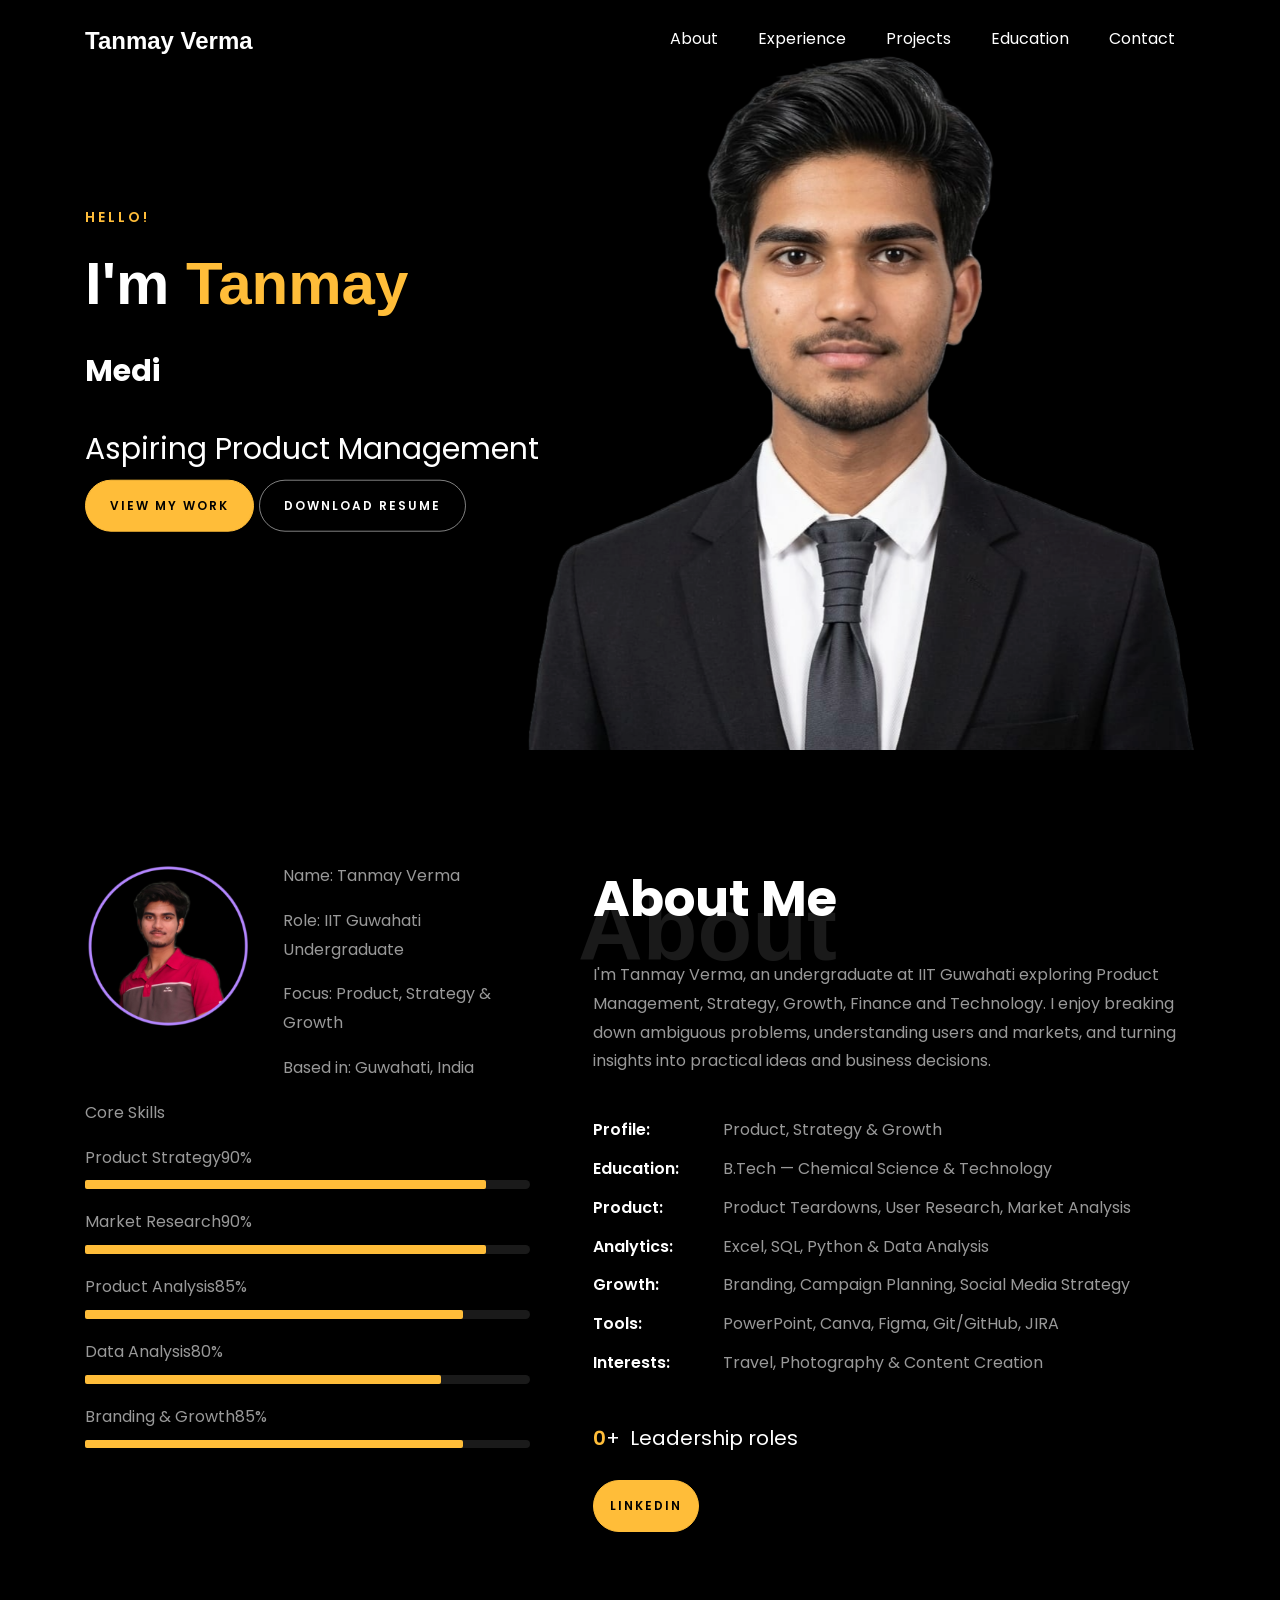
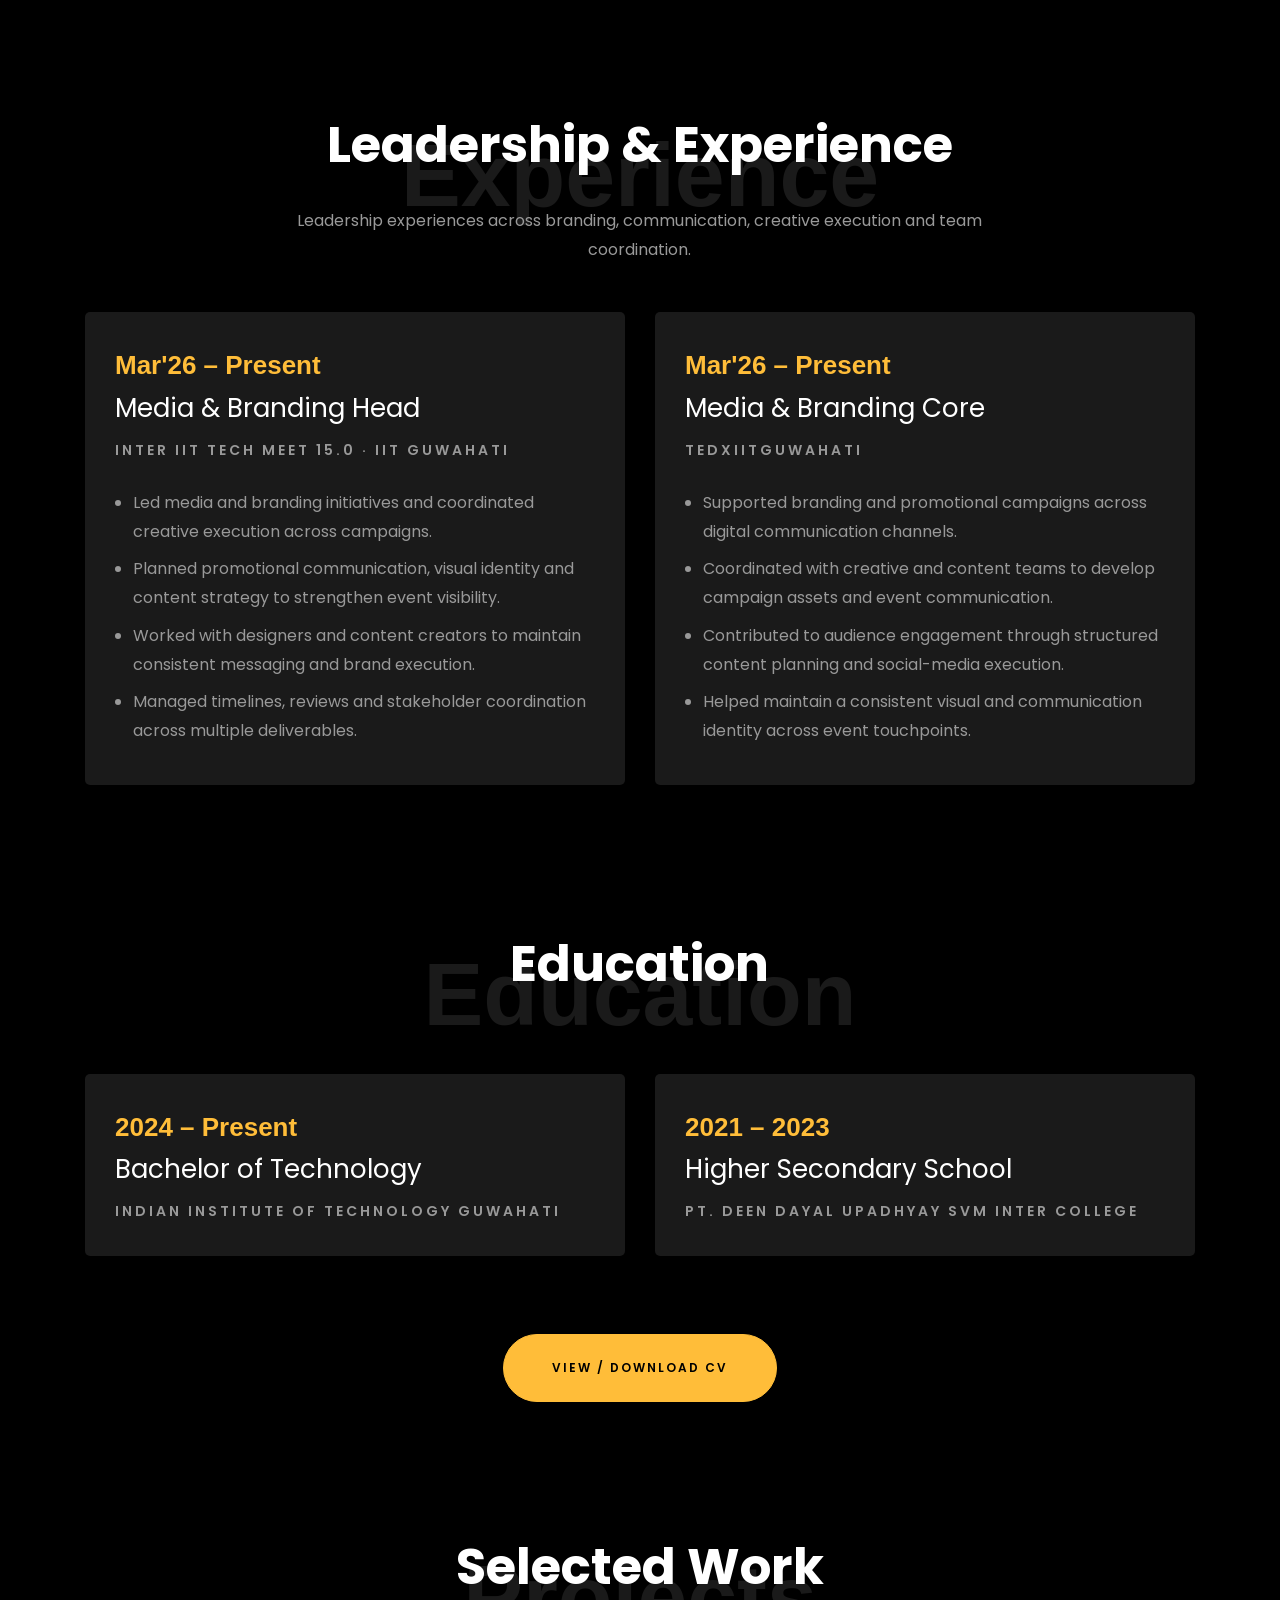
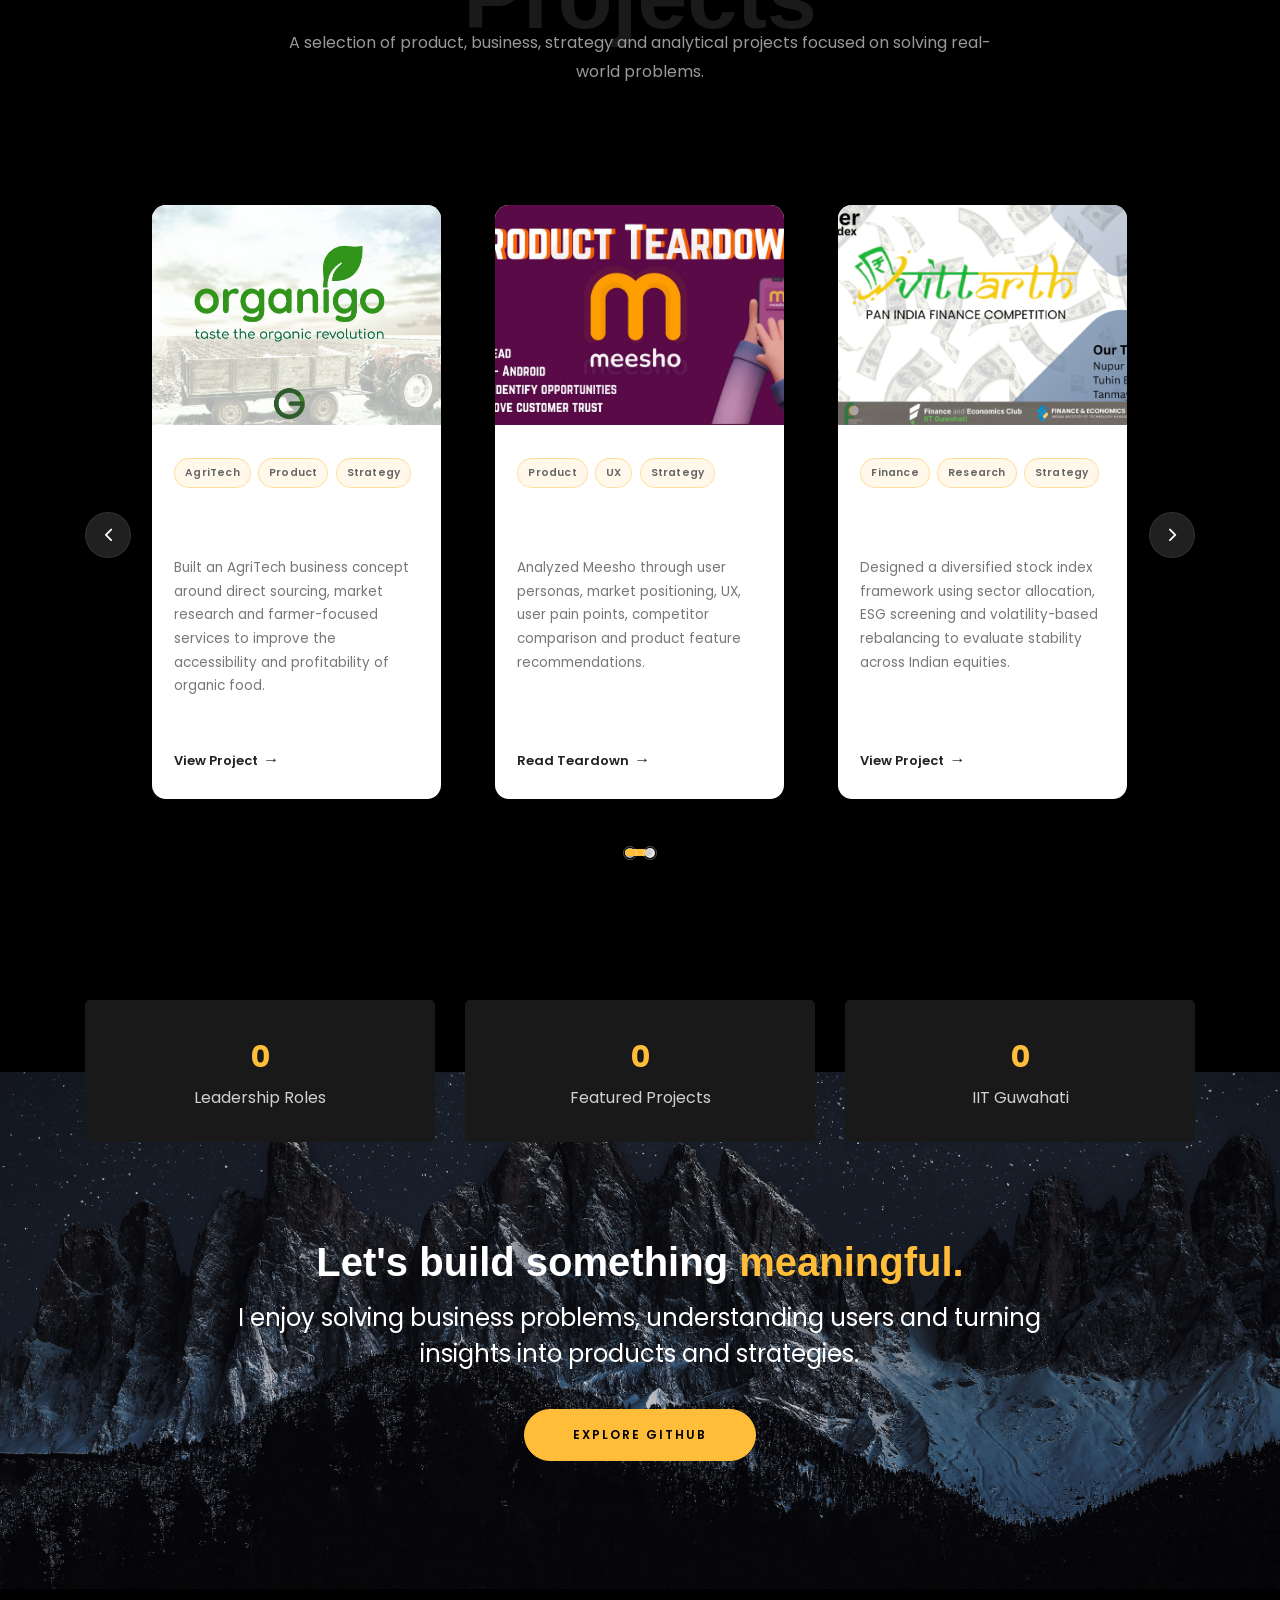
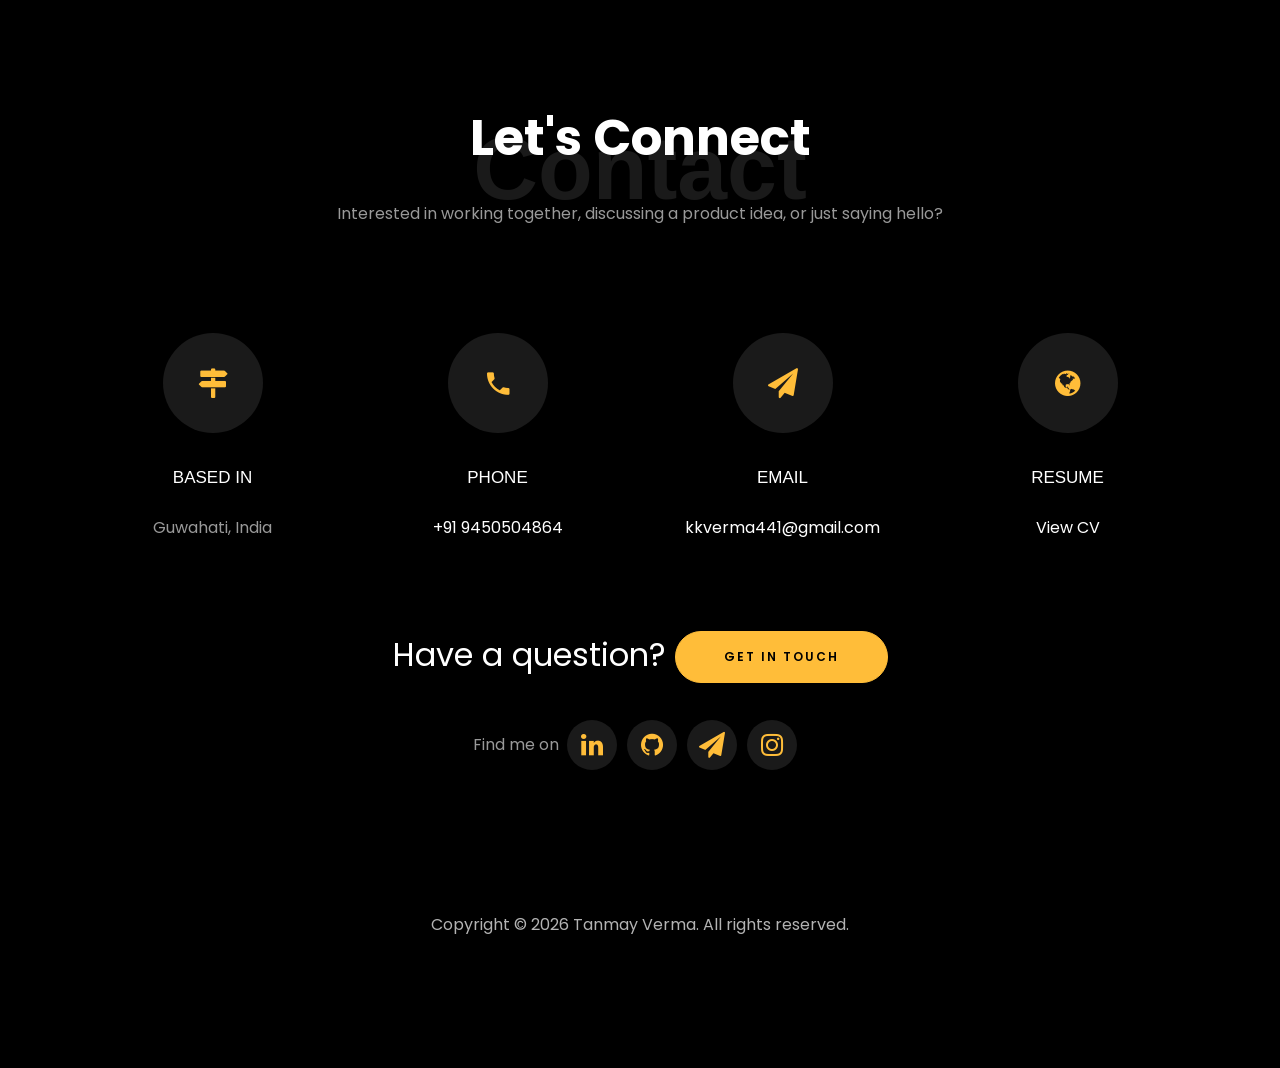
==== commit e59f5918: "Update portfolio website" ====
--- a/index.html
+++ b/index.html
@@ -279,78 +279,306 @@
   </div>
 </section>
 
+<!-- Projects -->
 <section class="ftco-section" id="project-section">
   <div class="container">
+
     <div class="row justify-content-center mb-5 pb-5">
       <div class="col-md-8 heading-section text-center ftco-animate">
+
         <h1 class="big big-2">Projects</h1>
+
         <h2 class="mb-4">Selected Work</h2>
-        <p class="section-note">Product, business and analytical work focused on understanding users, markets and opportunities.</p>
-      </div>
-    </div>
-
-    <div class="row d-flex">
-      <div class="col-md-6 col-lg-4 d-flex ftco-animate">
-        <div class="blog-entry justify-content-end w-100">
-          <a href="https://github.com/yamnatt/OrgainiGO" class="block-20 zoom-effect" style="background-image:url('images/proj_1.jpg');" target="_blank" rel="noopener noreferrer" aria-label="Open OrgainiGO project on GitHub"></a>
-          <div class="text mt-3 d-block">
-            <h3 class="heading"><a href="https://github.com/yamnatt/OrgainiGO" target="_blank" rel="noopener noreferrer">OrgainiGO — Making Organic Food More Accessible</a></h3>
-            <div class="project-meta"><span class="project-tag">AgriTech</span><span class="project-tag">Market Research</span><span class="project-tag">Business Model</span></div>
-            <p>Built an AgriTech business concept around direct sourcing, market research and farmer-focused services to improve accessibility and profitability of organic food.</p>
-            <a class="project-link" href="https://github.com/yamnatt/OrgainiGO" target="_blank" rel="noopener noreferrer">View project →</a>
-          </div>
-        </div>
-      </div>
-
-      <div class="col-md-6 col-lg-4 d-flex ftco-animate">
-        <div class="blog-entry w-100">
-          <a href="pdf/meesho.pdf" target="_blank" rel="noopener" class="block-20 zoom-effect" style="background-image:url('images/PS44.jpg');" aria-label="Open Meesho product teardown"></a>
-          <div class="text mt-3 d-block">
-            <h3 class="heading"><a href="pdf/meesho.pdf" target="_blank" rel="noopener">Smart India Hackthon 2025- Krishka</a></h3>
-            <div class="project-meta"><span class="project-tag">Product</span><span class="project-tag">UX</span><span class="project-tag">Strategy</span></div>
-            <p>Analyzed Meesho through user personas, market positioning, UX, pain points, competitor comparison and feature recommendations.</p>
-            <a class="project-link" href="pdf/meesho.pdf" target="_blank" rel="noopener">Read teardown →</a>
-          </div>
-        </div>
-      </div>
-
-	   <div class="col-md-6 col-lg-4 d-flex ftco-animate">
-        <div class="blog-entry w-100">
-          <a href="pdf/meesho.pdf" target="_blank" rel="noopener" class="block-20 zoom-effect" style="background-image:url('images/vittharth.png');" aria-label="Open Meesho product teardown"></a>
-          <div class="text mt-3 d-block">
-            <h3 class="heading"><a href="pdf/meesho.pdf" target="_blank" rel="noopener">Vittarth - Pan india Finance competition</a></h3>
-            <div class="project-meta"><span class="project-tag">Product</span><span class="project-tag">UX</span><span class="project-tag">Strategy</span></div>
-            <p>Analyzed Meesho through user personas, market positioning, UX, pain points, competitor comparison and feature recommendations.</p>
-            <a class="project-link" href="pdf/meesho.pdf" target="_blank" rel="noopener">Read teardown →</a>
-          </div>
-        </div>
-      </div>
-
-	  <div class="col-md-6 col-lg-4 d-flex ftco-animate">
-        <div class="blog-entry w-100">
-          <a href="pdf/meesho.pdf" target="_blank" rel="noopener" class="block-20 zoom-effect" style="background-image:url('images/meesho.jpg');" aria-label="Open Meesho product teardown"></a>
-          <div class="text mt-3 d-block">
-            <h3 class="heading"><a href="pdf/meesho.pdf" target="_blank" rel="noopener">Product Teardown - Meesho Mobile App.</a></h3>
-            <div class="project-meta"><span class="project-tag">Product</span><span class="project-tag">UX</span><span class="project-tag">Strategy</span></div>
-            <p>Analyzed Meesho through user personas, market positioning, UX, pain points, competitor comparison and feature recommendations.</p>
-            <a class="project-link" href="pdf/meesho.pdf" target="_blank" rel="noopener">Read teardown →</a>
-          </div>
-        </div>
-      </div>
-
-
-      <div class="col-md-6 col-lg-4 d-flex ftco-animate">
-        <div class="blog-entry w-100">
-          <a href="https://github.com/yamnatt" class="block-20 zoom-effect" style="background-image:url('images/resume.jpg');" target="_blank" rel="noopener noreferrer" aria-label="Open Tanmay Verma GitHub"></a>
-          <div class="text mt-3 d-block">
-            <h3 class="heading"><a href="https://github.com/yamnatt" target="_blank" rel="noopener noreferrer">Analytics &amp; Business Problem Solving</a></h3>
-            <div class="project-meta"><span class="project-tag">Analytics</span><span class="project-tag">SQL</span><span class="project-tag">Python</span></div>
-            <p>Explore my GitHub for analytical work, experiments and technical projects supporting product and business decisions.</p>
-            <a class="project-link" href="https://github.com/yamnatt" target="_blank" rel="noopener noreferrer">Explore GitHub →</a>
-          </div>
-        </div>
-      </div>
-    </div>
+
+        <p class="section-note">
+          A selection of product, business, strategy and analytical projects
+          focused on solving real-world problems.
+        </p>
+
+      </div>
+    </div>
+
+
+    <!-- PROJECT CAROUSEL WRAPPER -->
+<div class="project-carousel-wrapper">
+
+    <!-- LEFT ARROW -->
+    <button type="button"
+            class="project-prev"
+            aria-label="Previous projects">
+        <i class="ion-ios-arrow-back"></i>
+    </button>
+
+
+    <!-- PROJECT CAROUSEL -->
+    <div class="project-carousel owl-carousel">
+
+
+        <!-- PROJECT 1 -->
+        <div class="project-slide">
+            <div class="blog-entry">
+
+                <a href="https://github.com/yamnatt/OrgainiGO"
+                   target="_blank"
+                   class="block-20"
+                   style="background-image: url('images/proj_1.jpg');">
+                </a>
+
+                <div class="text">
+
+                    <div class="project-meta">
+                        <span>AgriTech</span>
+                        <span>Product</span>
+                        <span>Strategy</span>
+                    </div>
+
+                    <h3 class="heading">
+                        <a href="https://github.com/yamnatt/OrgainiGO"
+                           target="_blank">
+                            OrgainiGO
+                        </a>
+                    </h3>
+
+                    <p>
+                        Built an AgriTech business concept around direct
+                        sourcing, market research and farmer-focused
+                        services to improve the accessibility and
+                        profitability of organic food.
+                    </p>
+
+                    <a href="https://github.com/yamnatt/OrgainiGO"
+                       target="_blank"
+                       class="project-link">
+                        View Project <span>→</span>
+                    </a>
+
+                </div>
+            </div>
+        </div>
+
+
+        <!-- PROJECT 2 -->
+        <div class="project-slide">
+            <div class="blog-entry">
+
+                <a href="pdf/meesho.pdf"
+                   target="_blank"
+                   class="block-20"
+                   style="background-image: url('images/meesho.jpg');">
+                </a>
+
+                <div class="text">
+
+                    <div class="project-meta">
+                        <span>Product</span>
+                        <span>UX</span>
+                        <span>Strategy</span>
+                    </div>
+
+                    <h3 class="heading">
+                        <a href="pdf/meesho.pdf"
+                           target="_blank">
+                            Meesho Product Teardown
+                        </a>
+                    </h3>
+
+                    <p>
+                        Analyzed Meesho through user personas, market
+                        positioning, UX, user pain points, competitor
+                        comparison and product feature recommendations.
+                    </p>
+
+                    <a href="pdf/meesho.pdf"
+                       target="_blank"
+                       class="project-link">
+                        Read Teardown <span>→</span>
+                    </a>
+
+                </div>
+            </div>
+        </div>
+
+
+        <!-- PROJECT 3 -->
+        <div class="project-slide">
+            <div class="blog-entry">
+
+                <a href="https://github.com/yamnatt"
+                   target="_blank"
+                   class="block-20"
+                   style="background-image: url('images/vittharth.png');">
+                </a>
+
+                <div class="text">
+
+                    <div class="project-meta">
+                        <span>Finance</span>
+                        <span>Research</span>
+                        <span>Strategy</span>
+                    </div>
+
+                    <h3 class="heading">
+                        <a href="https://github.com/yamnatt"
+                           target="_blank">
+                            India Stability 30
+                        </a>
+                    </h3>
+
+                    <p>
+                        Designed a diversified stock index framework using
+                        sector allocation, ESG screening and volatility-based
+                        rebalancing to evaluate stability across Indian equities.
+                    </p>
+
+                    <a href="https://github.com/yamnatt"
+                       target="_blank"
+                       class="project-link">
+                        View Project <span>→</span>
+                    </a>
+
+                </div>
+            </div>
+        </div>
+
+
+        <!-- PROJECT 4 -->
+        <div class="project-slide">
+            <div class="blog-entry">
+
+                <a href="https://github.com/yamnatt"
+                   target="_blank"
+                   class="block-20"
+                   style="background-image: url('images/PS44.jpg');">
+                </a>
+
+                <div class="text">
+
+                    <div class="project-meta">
+                        <span>Analytics</span>
+                        <span>SQL</span>
+                        <span>Business</span>
+                    </div>
+
+                    <h3 class="heading">
+                        <a href="https://github.com/yamnatt"
+                           target="_blank">
+                            Product & Business Analytics
+                        </a>
+                    </h3>
+
+                    <p>
+                        Used SQL and business data to identify patterns,
+                        trends and actionable insights for better
+                        product and business decisions.
+                    </p>
+
+                    <a href="https://github.com/yamnatt"
+                       target="_blank"
+                       class="project-link">
+                        View Project <span>→</span>
+                    </a>
+
+                </div>
+            </div>
+        </div>
+
+
+        <!-- PROJECT 5 -->
+        <div class="project-slide">
+            <div class="blog-entry">
+
+                <a href="https://github.com/yamnatt"
+                   target="_blank"
+                   class="block-20"
+                   style="background-image: url('images/resume.jpg');">
+                </a>
+
+                <div class="text">
+
+                    <div class="project-meta">
+                        <span>Python</span>
+                        <span>Data</span>
+                        <span>Insights</span>
+                    </div>
+
+                    <h3 class="heading">
+                        <a href="https://github.com/yamnatt"
+                           target="_blank">
+                            Data & Decision Analytics
+                        </a>
+                    </h3>
+
+                    <p>
+                        Used Python and Pandas to transform raw datasets
+                        into meaningful insights and support
+                        data-driven decision making.
+                    </p>
+
+                    <a href="https://github.com/yamnatt"
+                       target="_blank"
+                       class="project-link">
+                        View Project <span>→</span>
+                    </a>
+
+                </div>
+            </div>
+        </div>
+
+
+        <!-- PROJECT 6 -->
+        <div class="project-slide">
+            <div class="blog-entry">
+
+                <a href="https://github.com/yamnatt"
+                   target="_blank"
+                   class="block-20"
+                   style="background-image: url('images/proj_4.jpg');">
+                </a>
+
+                <div class="text">
+
+                    <div class="project-meta">
+                        <span>Strategy</span>
+                        <span>Analytics</span>
+                        <span>Problem Solving</span>
+                    </div>
+
+                    <h3 class="heading">
+                        <a href="https://github.com/yamnatt"
+                           target="_blank">
+                            Business Problem Solving
+                        </a>
+                    </h3>
+
+                    <p>
+                        Applied structured thinking, analytics and strategic
+                        problem solving to evaluate real-world business
+                        challenges.
+                    </p>
+
+                    <a href="https://github.com/yamnatt"
+                       target="_blank"
+                       class="project-link">
+                        View Project <span>→</span>
+                    </a>
+
+                </div>
+            </div>
+        </div>
+
+    </div>
+
+
+    <!-- RIGHT ARROW -->
+    <button type="button"
+            class="project-next"
+            aria-label="Next projects">
+        <i class="ion-ios-arrow-forward"></i>
+    </button>
+
+</div>
+
+
   </div>
 </section>
 
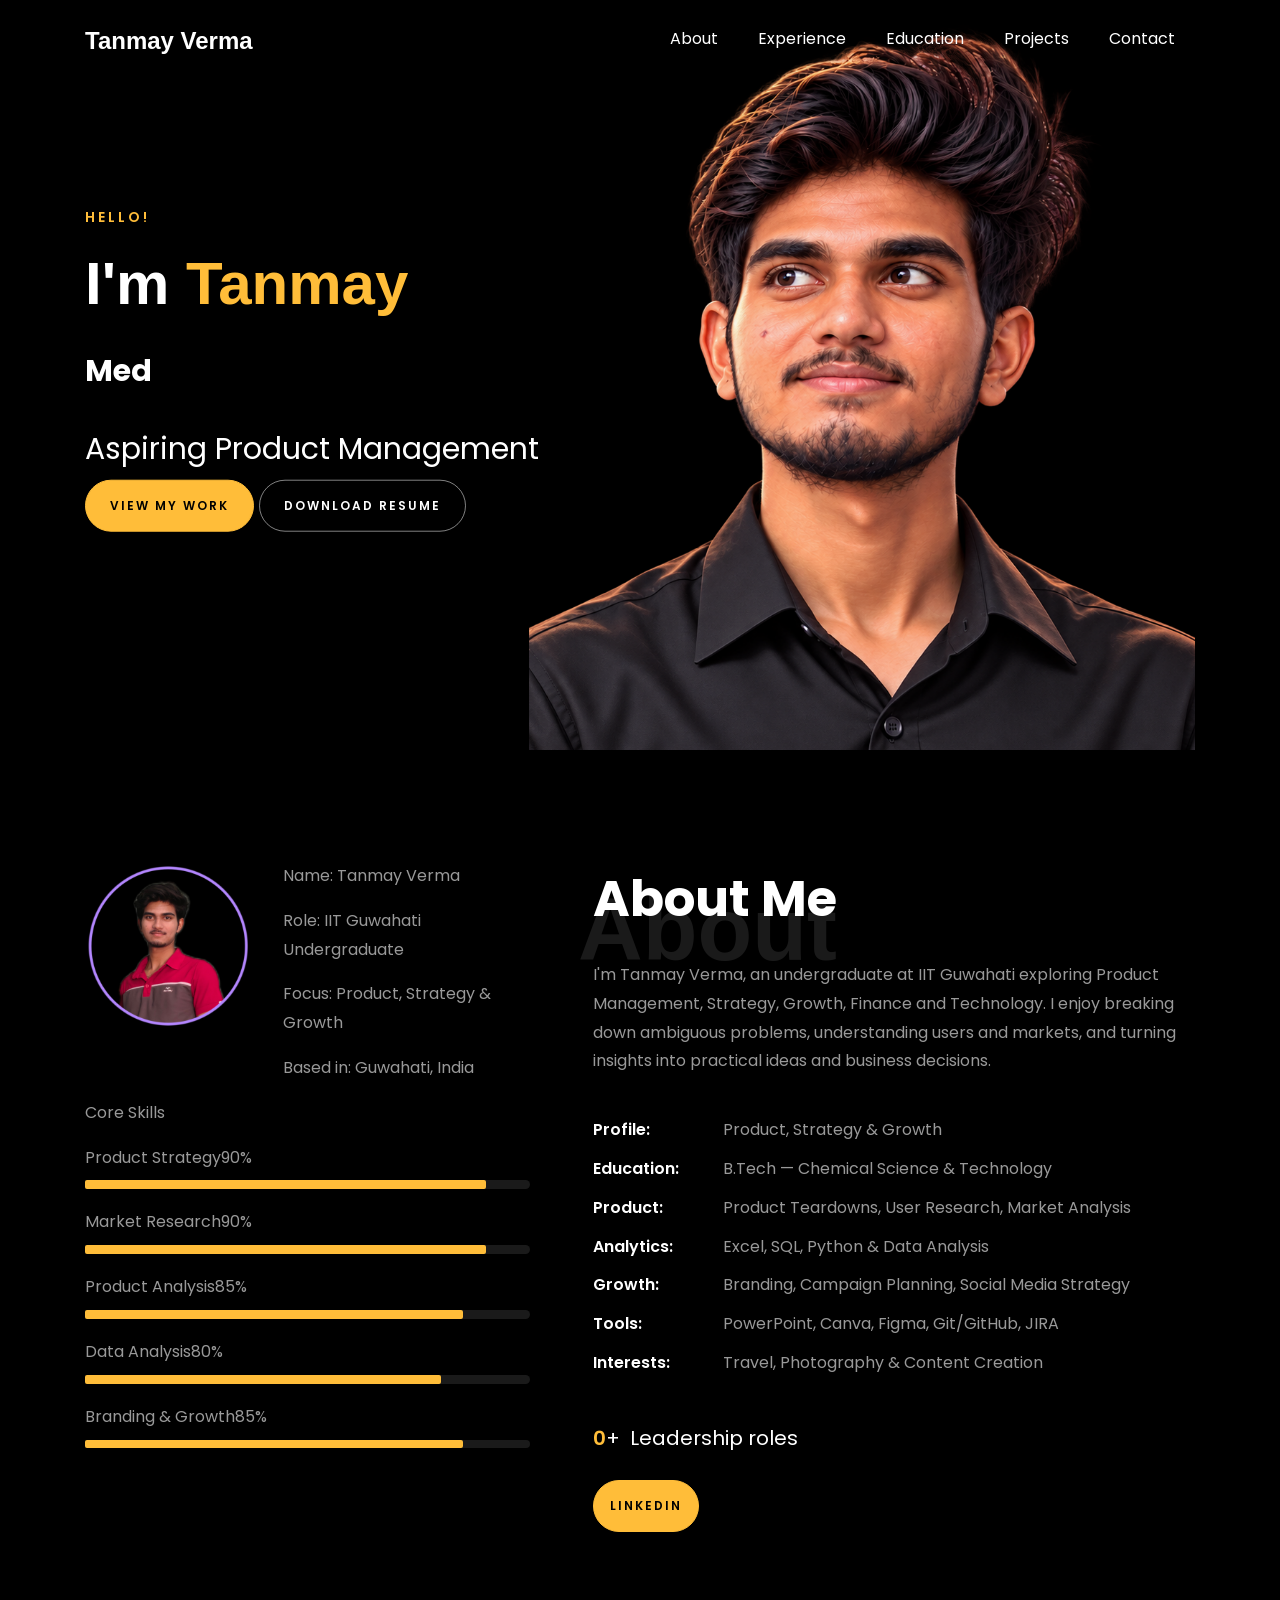
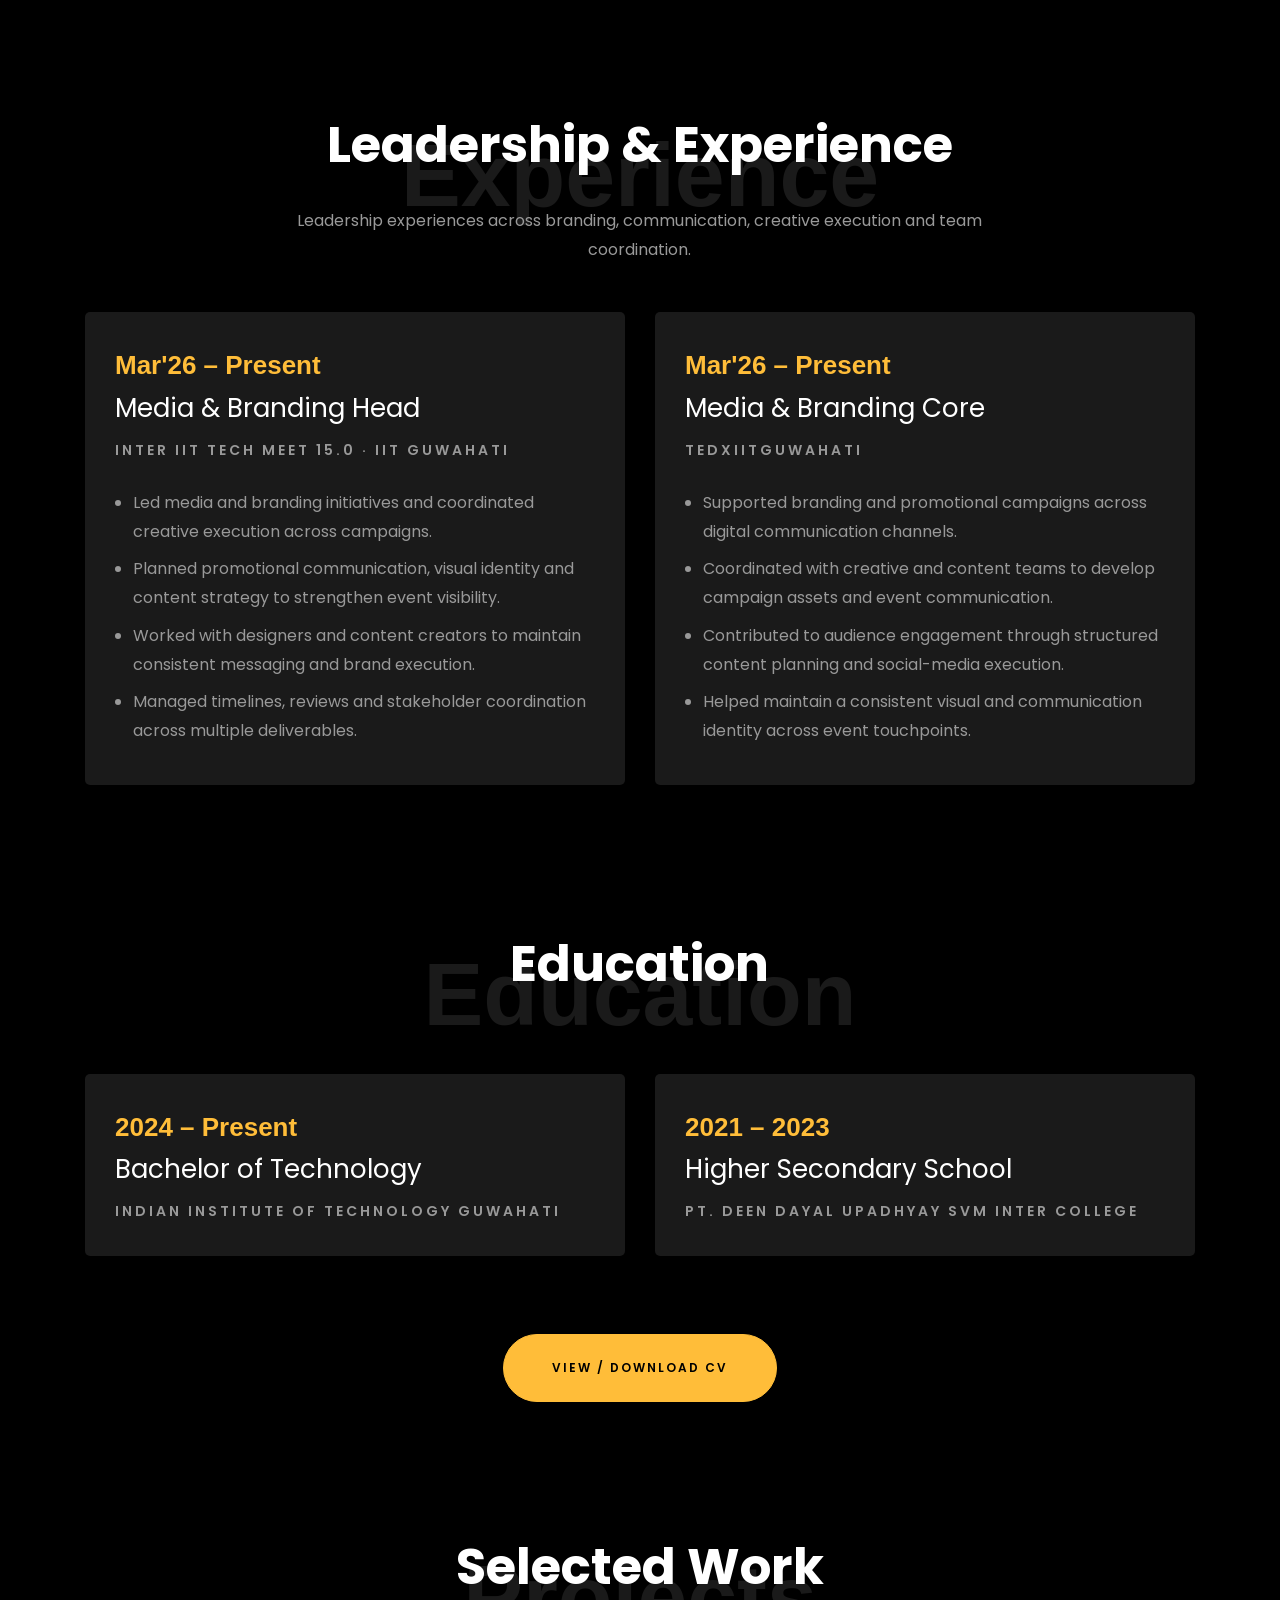
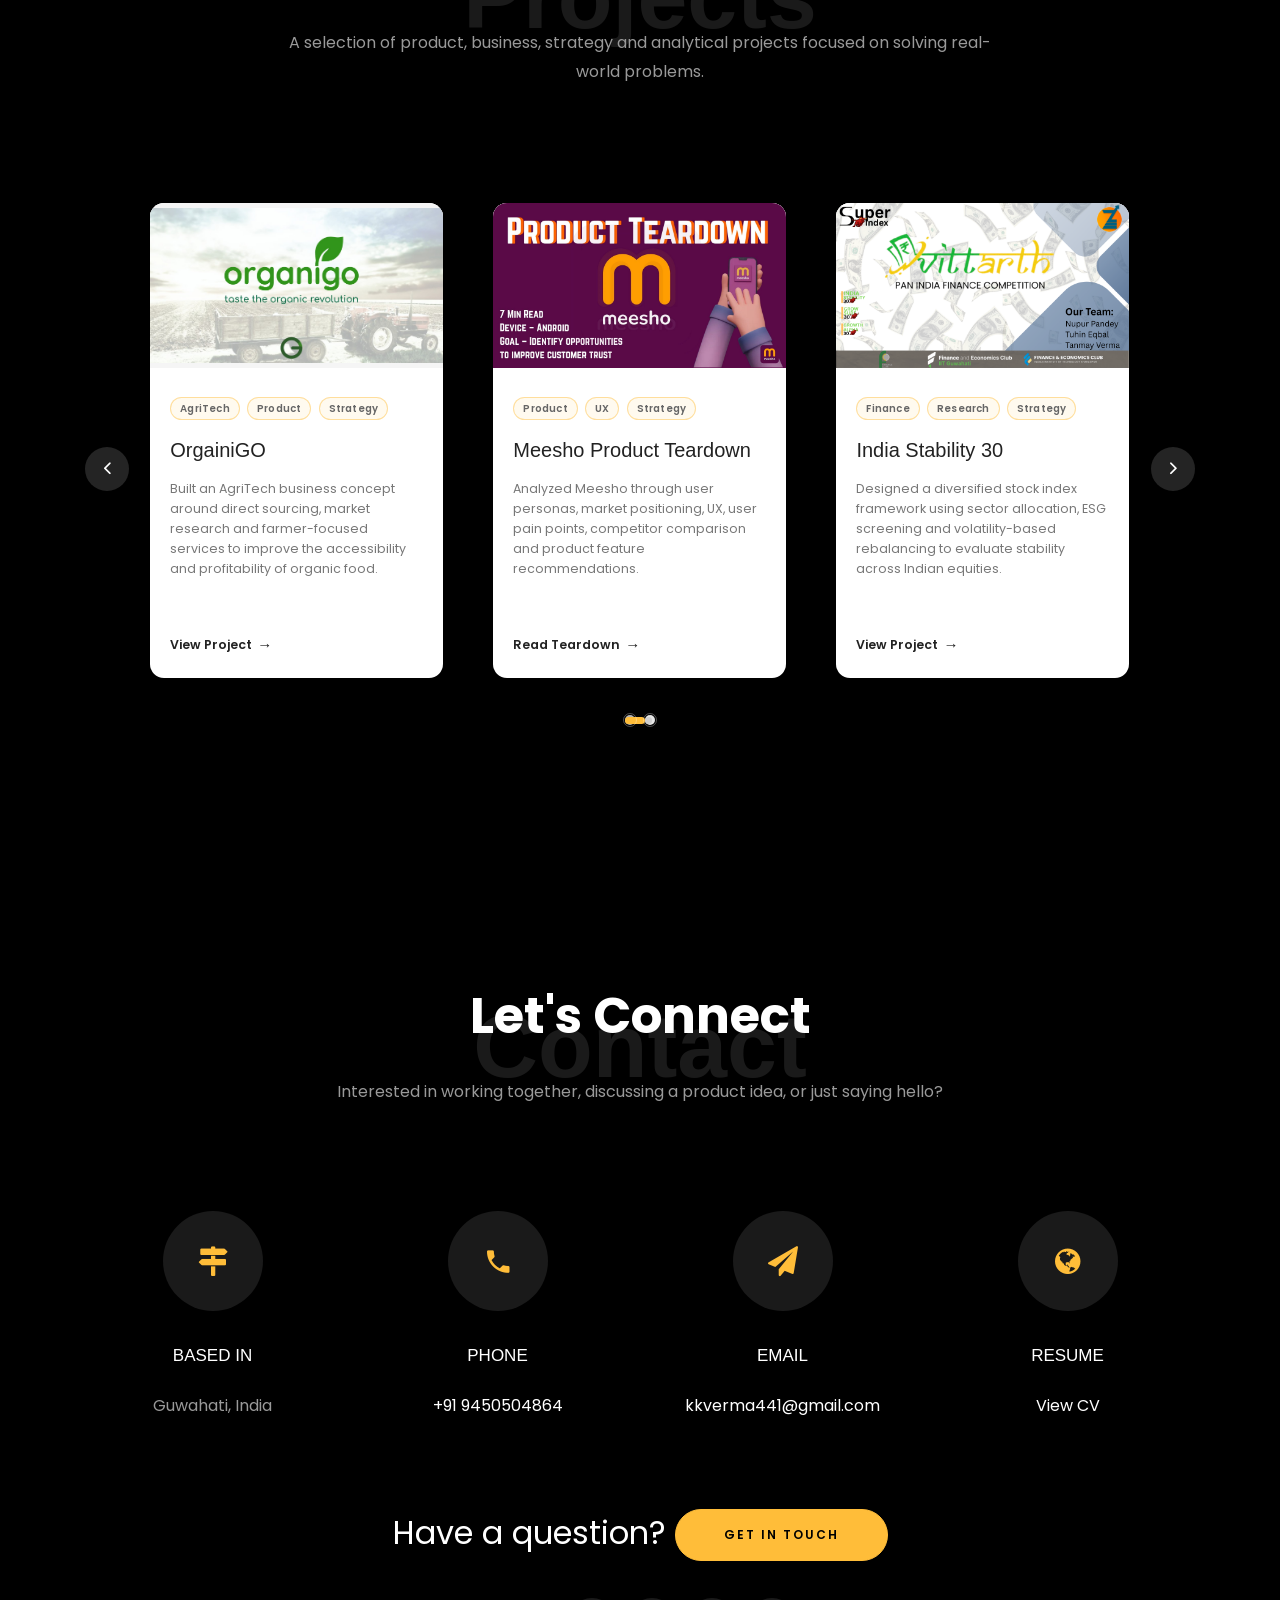
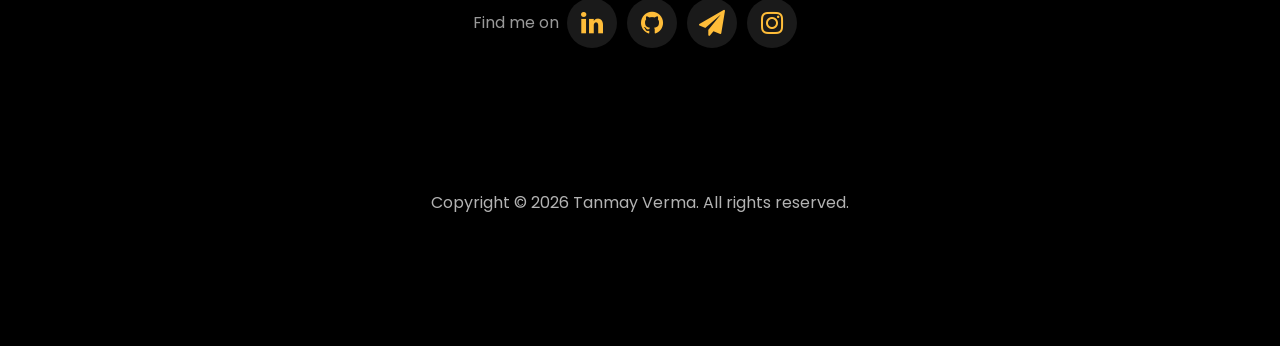
==== commit 6d0a2225: "feat: update the design" ====
--- a/index.html
+++ b/index.html
@@ -62,8 +62,8 @@
       <ul class="navbar-nav nav ml-auto">
         <li class="nav-item"><a href="#about-section" class="nav-link"><span>About</span></a></li>
         <li class="nav-item"><a href="#experience-section" class="nav-link"><span>Experience</span></a></li>
+        <li class="nav-item"><a href="#education-section" class="nav-link"><span>Education</span></a></li>
         <li class="nav-item"><a href="#project-section" class="nav-link"><span>Projects</span></a></li>
-        <li class="nav-item"><a href="#education-section" class="nav-link"><span>Education</span></a></li>
         <li class="nav-item"><a href="#contact-section" class="nav-link"><span>Contact</span></a></li>
       </ul>
     </div>
@@ -76,7 +76,7 @@
       <div class="overlay"></div>
       <div class="container">
         <div class="row d-md-flex no-gutters slider-text align-items-end justify-content-end" data-scrollax-parent="true">
-          <div class="one-third js-fullheight order-md-last img" style="background-image:url(images/bg_1.png);" role="img" aria-label="Tanmay Verma portfolio hero image">
+          <div class="one-third js-fullheight order-md-last img" style="background-image:url(images/bg_2.png);" role="img" aria-label="Tanmay Verma portfolio hero image">
             <div class="overlay"></div>
           </div>
           <div class="one-forth d-flex align-items-center ftco-animate" data-scrollax="properties: { translateY: '70%' }">
@@ -582,7 +582,7 @@
   </div>
 </section>
 
-<section class="ftco-section ftco-no-pt ftco-no-pb ftco-counter img" id="section-counter">
+<!--<section class="ftco-section ftco-no-pt ftco-no-pb ftco-counter img" id="section-counter">
   <div class="container">
     <div class="row d-md-flex align-items-center">
       <div class="col-md d-flex justify-content-center counter-wrap ftco-animate"><div class="block-18"><div class="text"><strong class="number" data-number="2">0</strong><span>Leadership Roles</span></div></div></div>
@@ -603,7 +603,7 @@
       </div>
     </div>
   </div>
-</section>
+</section> -->
 
 <section class="ftco-section contact-section ftco-no-pb" id="contact-section">
   <div class="container">
